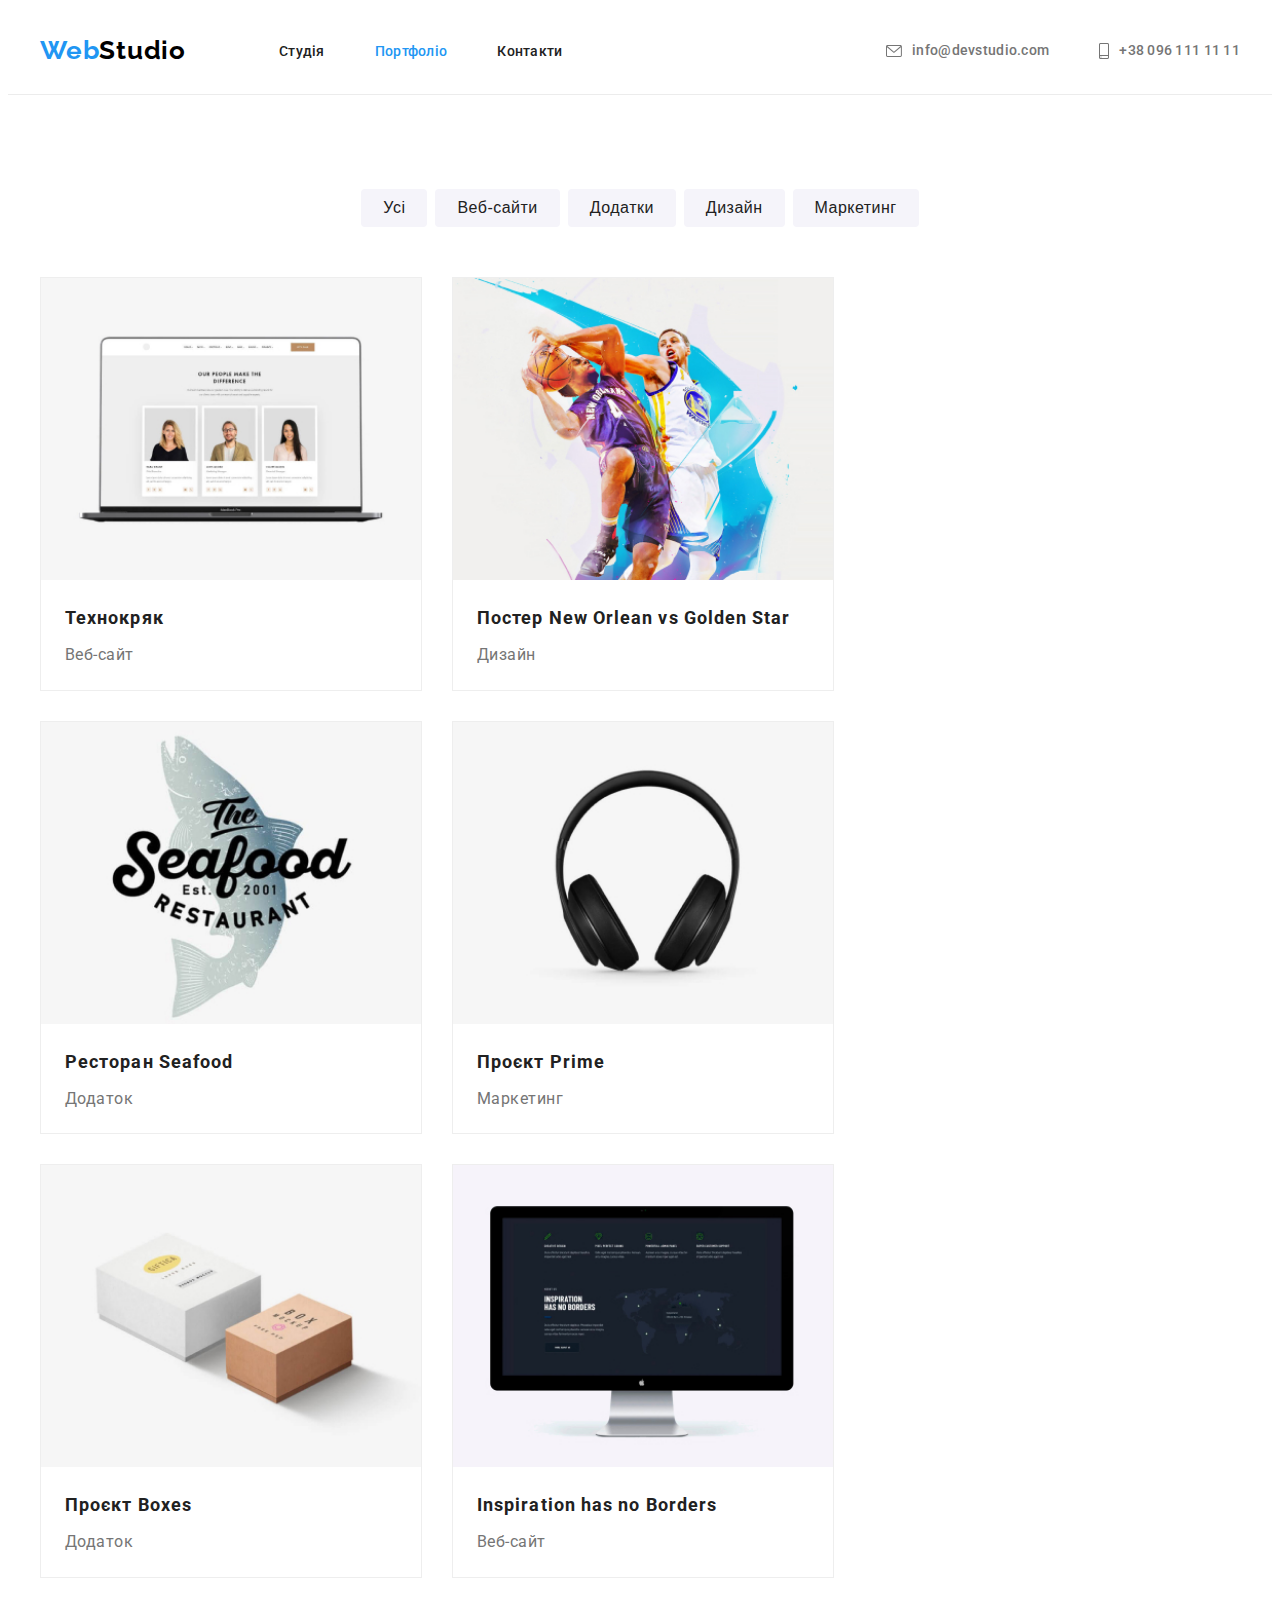
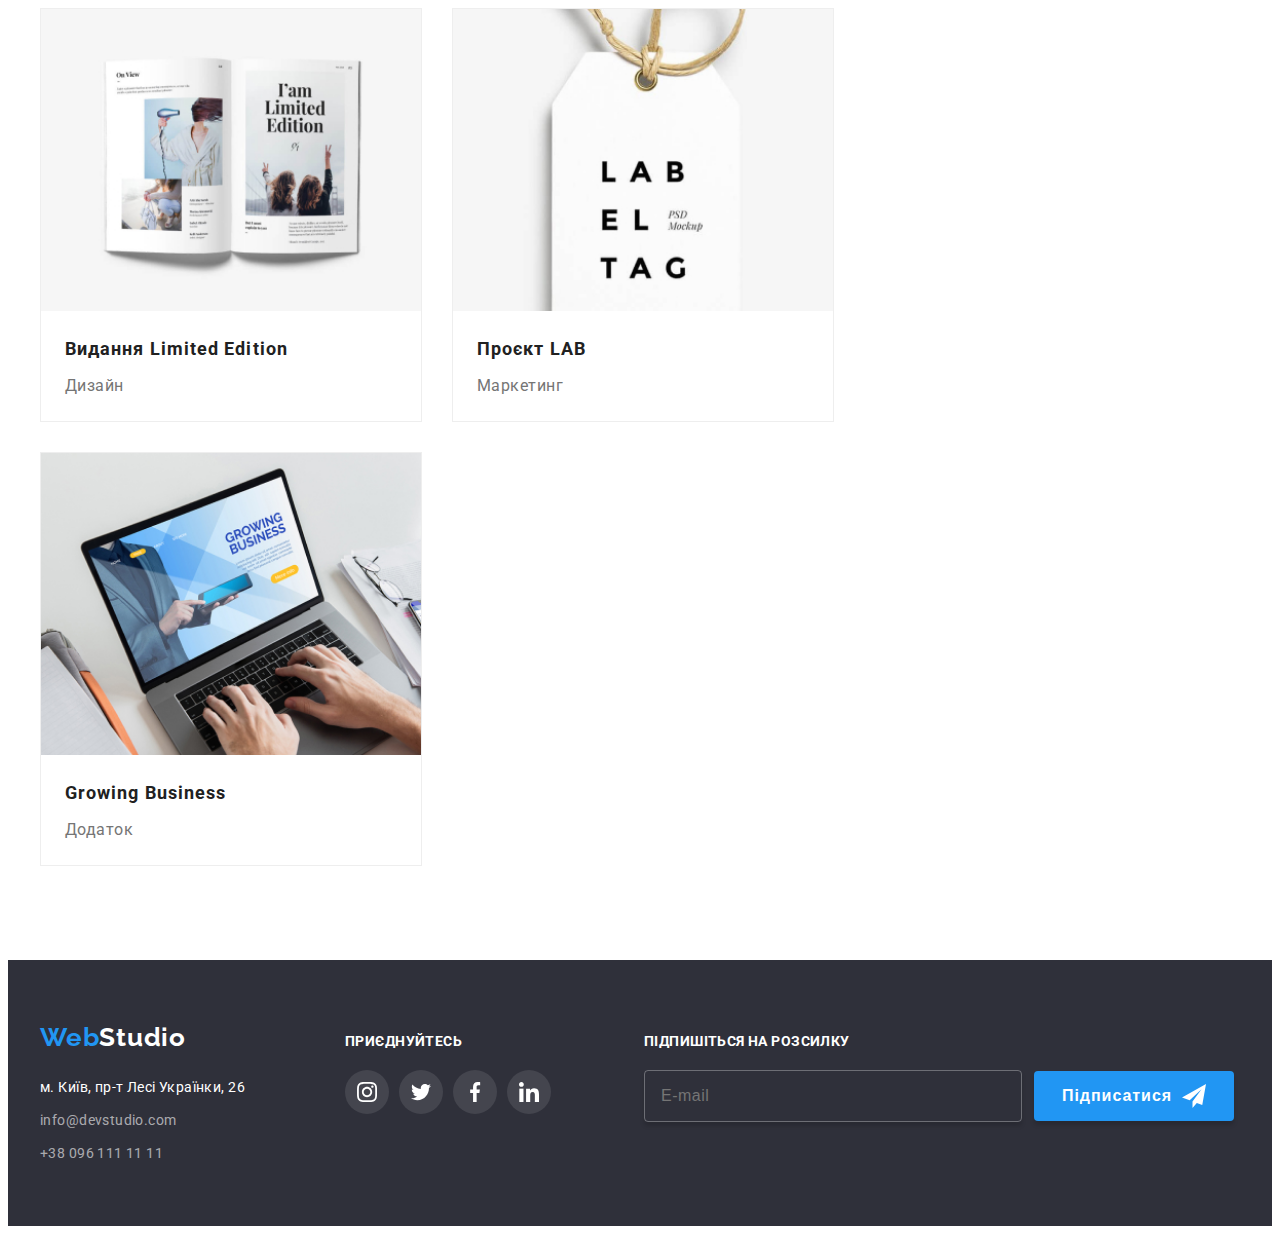
==== pages/portfolio.html @ 86013459 "first-commit" ====
<!DOCTYPE html>
<html lang="en">
<head>
    <meta charset="UTF-8">
    <meta name="viewport" content="width=device-width, initial-scale=1.0">
    <title>Document</title>
     <link
      rel="stylesheet"
      href="https://cdnjs.cloudflare.com/ajax/libs/modern-normalize/2.0.0/modern-normalize.min.css"
      integrity="sha512-4xo8blKMVCiXpTaLzQSLSw3KFOVPWhm/TRtuPVc4WG6kUgjH6J03IBuG7JZPkcWMxJ5huwaBpOpnwYElP/m6wg=="
      crossorigin="anonymous"
      referrerpolicy="no-referrer" />
    <link rel="preconnect" href="https://fonts.googleapis.com" />
    <link rel="preconnect" href="https://fonts.gstatic.com" crossorigin />
    <link
      href="https://fonts.googleapis.com/css2?family=Raleway:ital,wght@0,100..900;1,100..900&family=Roboto:ital,wght@0,100;0,300;0,400;0,500;0,700;0,900;1,100;1,300;1,400;1,500;1,700;1,900&display=swap"
      rel="stylesheet" />
   
    <link rel="stylesheet" href="../style/main.min.css" />

</head>
<body>
     <header class="header">
      <div class="container">
        <a href="../index.html" class="header__logo"
          ><span class="header__color">Web</span>Studio</a
        >
        <nav class="header__nav">
          <ul class="nav__list">
            <li class="nav__item">
              <a href="../index.html" class="nav__link">Студія</a>
            </li>
            <li class="nav__item">
              <a href="../pages/portfolio.html" class="nav__link curent">Портфоліо</a>
            </li>
            <li class="nav__item"><a href="#" class="nav__link">Контакти</a></li>
          </ul>
        </nav>
         <ul class="header__list">
          <li class="header__item">
            <a href="mailto:info@devstudio.com" class="header__link"
              ><svg class="header__icon"><use href="../img/symbol-defs.svg#icon-mail"></use></svg><span class="header__cell">info@devstudio.com</span></a
            >
          </li>
          <li class="header__item">
            <a href="tel:+380961111111" class="header__link"
              ><svg class="header__icon"><use href="../img/symbol-defs.svg#icon-tel"></use></svg><span class="header__cell">+38 096 111 11 11</span></a
            >
          </li>
        </ul>
      </div>
    </header>

    <main>
        <section class="card">
            <div class="container">
            <ul class="button__list">
                <li class="button__item"><button type="button" class="button__btn">Усі</button></li>
                <li class="button__item"><button type="button" class="button__btn">Веб-сайти</button></li>
                <li class="button__item"><button type="button" class="button__btn">Додатки</button></li>
                <li class="button__item"><button type="button" class="button__btn">Дизайн</button></li>
                <li class="button__item"><button type="button" class="button__btn">Маркетинг</button></li>
            </ul>
            <ul class="card__list">
                <li class="card__item">
                  <div class="card__box">
                    <img src="../img/texno.jpg" alt="texno" class="card__img">
                    <p class="card__desk">Ресурс пропонує комплексні пропозиції з різним рівнем функціоналу та сервісів. Все це дозволить відвідувачу отримати вичерпні відомості про компанію чи приватну особу.</p>
                    </div>
                    <div class="card__wrap">
                        <h2 class="card__title">Технокряк</h2>
                        <p class="card__text">Веб-сайт</p>
                    </div>
                </li>
                <li class="card__item">
                  <div class="card__box">
                    <img src="../img/star.jpg" alt="star" class="card__img">
                    <p class="card__desk">Ресурс пропонує комплексні пропозиції з різним рівнем функціоналу та сервісів. Все це дозволить відвідувачу отримати вичерпні відомості про компанію чи приватну особу.</p>
                    </div>
                    <div class="card__wrap">
                        <h2 class="card__title">Постер New Orlean vs Golden Star</h2>
                        <p class="card__text">Дизайн</p>
                    </div>
                </li>
                <li class="card__item">
                  <div class="card__box">
                    <img src="../img/seafood.jpg" alt="seafood" class="card__img">
                    <p class="card__desk">Ресурс пропонує комплексні пропозиції з різним рівнем функціоналу та сервісів. Все це дозволить відвідувачу отримати вичерпні відомості про компанію чи приватну особу.</p>
                    </div>
                    <div class="card__wrap">
                        <h2 class="card__title">Ресторан Seafood</h2>
                        <p class="card__text">Додаток</p>
                    </div>
                </li>
                <li class="card__item">
                  <div class="card__box">
                    <img src="../img/prime.jpg" alt="prime" class="card__img">
                    <p class="card__desk">Ресурс пропонує комплексні пропозиції з різним рівнем функціоналу та сервісів. Все це дозволить відвідувачу отримати вичерпні відомості про компанію чи приватну особу.</p>
                    </div>
                    <div class="card__wrap">
                        <h2 class="card__title">Проєкт Prime</h2>
                        <p class="card__text">Маркетинг</p>
                    </div>
                </li>
                <li class="card__item">
                  <div class="card__box">
                    <img src="../img/boxes.jpg" alt="boxes" class="card__img">
                    <p class="card__desk">Ресурс пропонує комплексні пропозиції з різним рівнем функціоналу та сервісів. Все це дозволить відвідувачу отримати вичерпні відомості про компанію чи приватну особу.</p>
                    </div>
                    <div class="card__wrap">
                        <h2 class="card__title">Проєкт Boxes</h2>
                        <p class="card__text">Додаток</p>
                    </div>
                </li>
                <li class="card__item">
                  <div class="card__box">
                    <img src="../img/borders.jpg" alt="borders" class="card__img">
                    <p class="card__desk">Ресурс пропонує комплексні пропозиції з різним рівнем функціоналу та сервісів. Все це дозволить відвідувачу отримати вичерпні відомості про компанію чи приватну особу.</p>
                    </div>
                    <div class="card__wrap">
                        <h2 class="card__title">Inspiration has no Borders</h2>
                        <p class="card__text">Веб-сайт</p>
                    </div>
                </li>
                <li class="card__item">
                  <div class="card__box">
                    <img src="../img/edition.jpg" alt="edstion" class="card__img">
                    <p class="card__desk">Ресурс пропонує комплексні пропозиції з різним рівнем функціоналу та сервісів. Все це дозволить відвідувачу отримати вичерпні відомості про компанію чи приватну особу.</p>
                    </div>
                    <div class="card__wrap">
                        <h2 class="card__title">Видання Limited Edition</h2>
                        <p class="card__text">Дизайн</p>
                    </div>
                </li>
                <li class="card__item">
                  <div class="card__box">
                    <img src="../img/lab.jpg" alt="lab" class="card__img">
                    <p class="card__desk">Ресурс пропонує комплексні пропозиції з різним рівнем функціоналу та сервісів. Все це дозволить відвідувачу отримати вичерпні відомості про компанію чи приватну особу.</p>
                    </div>
                    <div class="card__wrap">
                        <h2 class="card__title">Проєкт LAB</h2>
                        <p class="card__text">Маркетинг</p>
                    </div>
                </li>
                <li class="card__item">
                  <div class="card__box">
                    <img src="../img/busines.jpg" alt="busines" class="card__img">
                    <p class="card__desk">Ресурс пропонує комплексні пропозиції з різним рівнем функціоналу та сервісів. Все це дозволить відвідувачу отримати вичерпні відомості про компанію чи приватну особу.</p>
                    </div>
                    <div class="card__wrap">
                        <h2 class="card__title">Growing Business</h2>
                        <p class="card__text">Додаток</p>
                    </div>
                </li>
            </ul>
    </div>
        </section>
    </main>

     <footer class="footer">
      <div class="container">
        <div class="footer__wrapper">
          <a href="../index.html" class="footer__logo"
            ><span class="footer__color">Web</span>Studio</a
          >
          <address class="footer__address">
            <a
              href="https://www.google.com/maps?sca_esv=b5919fffce7396f9&sca_upv=1&rlz=1C1CHZN_ruUA982UA982&output=search&q=%D0%BC.+%D0%9A%D0%B8%D1%97%D0%B2,+%D0%BF%D1%80-%D1%82+%D0%9B%D0%B5%D1%81%D1%96+%D0%A3%D0%BA%D1%80%D0%B0%D1%97%D0%BD%D0%BA%D0%B8,+26&source=lnms&fbs=[base64]&entry=mc&ved=1t:200715&ictx=111"
              target="_blank"
              class="footer__position"
              >м. Київ, пр-т Лесі Українки, 26</a
            >
            <ul class="footer__list">
              <li class="footer__item">
                <a href="mailto:info@devstudio.com" class="footer__link"
                  >info@devstudio.com</a
                >
              </li>
              <li class="footer__item">
                <a href="tel:+380961111111" class="footer__link"
                  >+38 096 111 11 11</a
                >
              </li>
            </ul>
          </address>
        </div>
        <div class="footer__box">
          <h2 class="footer__title">приєднуйтесь</h2>
          <ul class="footer__items">
            <li class="footer__itm">
              <a href="" class="footer__social">
                <svg class="footer__icon">
                  <use href="../img/symbol-defs.svg#icon-instagram"></use>
                </svg>
              </a>
            </li>
            <li class="footer__itm">
              <a href="" class="footer__social">
                <svg class="footer__icon">
                  <use href="../img/symbol-defs.svg#icon-twitter"></use>
                </svg>
              </a>
            </li>
            <li class="footer__itm">
              <a href="" class="footer__social">
                <svg class="footer__icon">
                  <use href="../img/symbol-defs.svg#icon-facebook"></use>
                </svg>
              </a>
            </li>
            <li class="footer__itm">
              <a href="" class="footer__social">
                <svg class="footer__icon">
                  <use href="../img/symbol-defs.svg#icon-linkedin"></use>
                </svg>
              </a>
            </li>
          </ul>
        </div>
        <div class="footer__block">
          <b class="footer__subscribe">Підпишіться на розсилку</b>
          <form class="footer__form">
            <input type="email" placeholder="E-mail" class="footer__input" />
            <button type="submit" class="footer__btn">
              Підписатися
              <svg class="footer__plane">
                <use href="../img/symbol-defs.svg#icon-plane"></use>
              </svg>
            </button>
          </form>
        </div>
      </div>
    </footer>
</body>
</html>
---- style/main.min.css ----
body{font-family:"Roboto"}.container{width:1200px;margin:0 auto;padding:0 15px}ul{list-style:none;margin:0;padding:0}a{text-decoration:none}img{display:block;width:100%;height:auto;max-width:100%}h1,h2,h3,p{margin:0}.header{padding:25px 0;border-bottom:1px solid #ececec}.header>.container{display:flex;align-items:center}.header__logo{color:#000;font-family:"Raleway";font-size:26px;font-weight:700;line-height:1.38;letter-spacing:.78px;margin-right:93px;animation:logo-scale 5000ms alternate infinite}@keyframes logo-scale{0%{transform:scale(0.9)}100%{transform:scale(1.1)}}.header__color{color:#2196f3}.header__list{display:flex;gap:50px;margin-left:auto}.header__item:nth-child(2) .header__icon{width:10px;height:16px}.header__link{display:flex;align-items:center;gap:10px}.header__link:hover .header__cell,.header__link:focus .header__cell{color:#2196f3}.header__link:hover .header__icon,.header__link:focus .header__icon{fill:#2196f3}.header__cell{color:#757575;font-size:14px;font-weight:500;line-height:1.14;letter-spacing:.28px;transition:color 250ms cubic-bezier(0.4, 0, 0.2, 1)}.header__icon{width:16px;height:12px;fill:#757575;transition:fill 250ms cubic-bezier(0.4, 0, 0.2, 1)}.nav__list{display:flex;gap:50px}.nav__item{position:relative}.nav__link{color:#212121;font-size:14px;font-weight:500;line-height:1.14;letter-spacing:.28px;transition:color 250ms cubic-bezier(0.4, 0, 0.2, 1)}.nav__link:hover,.nav__link:focus{color:#2196f3}.curent{color:#2196f3}.curent::after{content:"";display:block;opacity:0;border-radius:2px;background-color:#2196f3;width:100%;height:4px;position:absolute;top:49px;left:0;transition:550ms cubic-bezier(0.4, 0, 0.2, 1);transform:scale(0)}.curent:hover::after{opacity:1;transform:scale(1)}.hero{padding-top:200px;padding-bottom:200px;background-image:linear-gradient(rgba(47, 48, 58, 0.4), rgba(47, 48, 58, 0.4)),url(../img/hero.webp);background-position:center;background-repeat:no-repeat;background-size:cover;text-align:center;overflow:hidden}.hero__title{color:#fff;text-align:center;font-size:44px;font-weight:900;line-height:1.36;letter-spacing:2.64px;text-transform:uppercase;width:696px;margin-left:auto;margin-right:auto;margin-bottom:30px;animation-name:title-move;animation-duration:2000ms}@keyframes title-move{0%{transform:translateX(-1500px) scale(0);color:#000}100%{transform:translateX(0) scale(1);color:#fff}}.hero__btn{color:#fff;text-align:center;font-size:16px;font-weight:700;line-height:1.87;letter-spacing:.96px;background-color:#2196f3;padding:10px 32px;border:none;border-radius:4px;box-shadow:0px 4px 4px 0px rgba(0,0,0,.15);animation-name:btn-move;animation-duration:2000ms}@keyframes btn-move{0%{transform:translateX(1500px) rotate(0) scale(0);color:#000;background-color:red}100%{transform:translateX(0) rotate(360deg) scale(1);color:#fff;background-color:#2196f3}}.advant{padding-top:94px}.advant__list{display:flex;gap:30px}.advant__item::before{content:"";margin-bottom:30px;display:block;width:270px;height:120px;border-radius:4px;background-color:#f5f4fa;background-position:center;background-repeat:no-repeat}.advant__item:first-child::before{background-image:url(../img/antenna.png)}.advant__item:nth-child(2)::before{background-image:url(../img/clock.png)}.advant__item:nth-child(3)::before{background-image:url(../img/diagram.png)}.advant__item:last-child::before{background-image:url(../img/astronaut.png)}.advant__title{color:#212121;font-size:14px;font-weight:700;line-height:1.14;letter-spacing:.42px;text-transform:uppercase;margin-bottom:10px}.advant__text{color:#757575;font-size:14px;font-weight:400;line-height:1.71;letter-spacing:.4px}.work{padding-top:94px;padding-bottom:94px;text-align:center}.work__title{color:#212121;text-align:center;font-size:36px;font-weight:700;line-height:1.16;letter-spacing:1.08px;margin-bottom:50px}.work__list{display:flex;gap:30px}.work__item{position:relative}.work__wrap{padding-top:27px;padding-bottom:27px;background-color:rgba(47,48,58,.8);position:absolute;bottom:0;left:0;width:100%}.work__deck{color:#fff;text-align:center;font-size:14px;font-weight:700;line-height:1.14;letter-spacing:.42px;text-transform:uppercase}.team{padding-top:94px;padding-bottom:94px;text-align:center;background-color:#f5f4fa}.team__title{color:#212121;text-align:center;font-size:36px;font-weight:700;line-height:1.16;letter-spacing:1.08px;margin-bottom:50px}.team__list{display:flex;gap:30px}.team__item{flex-basis:calc((100% - 90px)/4);border-radius:0px 0px 4px 4px;box-shadow:0px 1px 3px 0px rgba(0,0,0,.12),0px 1px 1px 0px rgba(0,0,0,.14),0px 2px 1px 0px rgba(0,0,0,.2)}.team__img{width:100%}.team__wrap{padding-top:30px;padding-bottom:30px}.team__name{color:#212121;text-align:center;font-size:16px;font-weight:500;line-height:1.18;letter-spacing:.48px;margin-bottom:10px}.team__taxt{color:#757575;text-align:center;font-size:16px;font-weight:400;line-height:1.18;letter-spacing:.48px;margin-bottom:16px}.team__items{display:flex;justify-content:center;gap:10px}.team__link{padding:12px 12px;border-radius:50%;display:flex;justify-content:center;align-items:center;transition-property:background-color;transition-duration:250ms;transition-timing-function:cubic-bezier(0.4, 0, 0.2, 1)}.team__link:hover,.team__link:focus{border:none;background-color:#2196f3;outline:0px solid #2196f3}.team__link:hover .team__icon,.team__link:focus .team__icon{fill:#fff}.team__icon{width:20px;height:20px;fill:#afb1b8;transition-property:fill;transition-duration:250ms;transition-timing-function:cubic-bezier(0.4, 0, 0.2, 1)}.client{padding-top:94px;padding-bottom:94px;text-align:center}.client__title{color:#212121;text-align:center;font-size:36px;font-weight:700;line-height:1.16;letter-spacing:1.08px;margin-bottom:50px}.client__list{display:flex;justify-content:space-between}.client__item:hover .client__link{border-color:#2196f3}.client__item:hover .client__icon{fill:#2196f3}.client__link{border-radius:4px;border:1px solid #afb1b8;padding:16px 32px;display:flex;justify-content:center;align-items:center;transition-property:border-color;transition-duration:250ms;transition-timing-function:cubic-bezier(0.4, 0, 0.2, 1)}.client__icon{width:106px;height:60px;fill:#afb1b8;transition-property:fill;transition-duration:250ms;transition-timing-function:cubic-bezier(0.4, 0, 0.2, 1)}.footer{padding-top:60px;padding-bottom:60px;background-color:#2f303a}.footer>.container{display:flex;align-items:first baseline}.footer__wrapper{width:235px}.footer__logo{color:#fff;font-family:"Raleway";font-size:26px;font-weight:700;line-height:1.38;letter-spacing:.78px}.footer__color{color:#2196f3}.footer__address{font-style:normal;margin-top:20px}.footer__box{margin-left:70px}.footer__position{color:#fff;font-size:14px;font-weight:400;line-height:1.71;letter-spacing:.42px;margin-bottom:9px}.footer__list{display:flex;flex-direction:column;gap:9px;margin-top:9px}.footer__link{color:rgba(255,255,255,.6);font-size:14px;font-weight:400;line-height:1.71;letter-spacing:.42px}.footer__title{color:#fff;font-size:14px;font-weight:700;line-height:1.14;letter-spacing:.42px;text-transform:uppercase;margin-bottom:20px}.footer__items{display:flex;gap:10px}.footer__social{padding:12px;display:flex;justify-content:center;align-items:center;border-radius:50%;background-color:rgba(255,255,255,.1);transition-property:background-color;transition-duration:250ms;transition-timing-function:cubic-bezier(0.4, 0, 0.2, 1)}.footer__social:hover{background-color:#2196f3}.footer__icon{width:20px;height:20px;fill:#fff;transition-property:fill;transition-duration:250ms;transition-timing-function:cubic-bezier(0.4, 0, 0.2, 1)}.footer__block{margin-left:93px}.footer__subscribe{color:#fff;font-size:14px;font-weight:700;line-height:1.14;letter-spacing:.42px;text-transform:uppercase;margin-bottom:20px;display:inline-block}.footer__form{display:flex;align-items:center;gap:12px}.footer__input{color:rgba(255,255,255,.6);font-size:16px;font-weight:400;line-height:1.25;letter-spacing:.48px;padding-top:15px;padding-bottom:15px;padding-left:16px;border-radius:4px;border:1px solid rgba(255,255,255,.3);background:rgba(33,150,243,0);box-shadow:0px 4px 4px 0px rgba(0,0,0,.15);width:358px}.footer__btn{color:#fff;background-color:#2196f3;padding:10px 28px;text-align:center;font-size:16px;font-weight:700;line-height:1.87;letter-spacing:.96px;border-radius:4px;box-shadow:0px 4px 4px 0px rgba(0,0,0,.15);border:none;display:flex;align-items:center;gap:10px}.footer__plane{width:24px;height:24px;fill:#fff}.backdrop{position:fixed;display:flex;justify-content:center;align-items:center;top:0;left:0;width:100%;height:100%;background-image:linear-gradient(rgba(0, 0, 0, 0.5), rgba(0, 0, 0, 0.5));opacity:1;transition:opacity 400ms cubic-bezier(0.175, 0.885, 0.32, 1.275)}.is-hidden{opacity:0;pointer-events:none;visibility:hidden}.is-hidden .modal{transform:translate(0) rotate(360deg)}.modal{position:absolute;top:50%;left:50%;transform:translate(-50%, -50%);padding:40px;border-radius:4px;background:#fff;box-shadow:0px 1px 3px 0px rgba(0,0,0,.12),0px 1px 1px 0px rgba(0,0,0,.14),0px 2px 1px 0px rgba(0,0,0,.2);transition:visibility 400ms cubic-bezier(0.175, 0.885, 0.32, 1.275),opacity 400ms cubic-bezier(0.175, 0.885, 0.32, 1.275),box-shadow 400ms cubic-bezier(0.175, 0.885, 0.32, 1.275),transform 1s}.modal__title{color:#212121;text-align:center;font-size:20px;font-weight:700;line-height:1.15;letter-spacing:.6px;margin-bottom:12px;text-align:center}.modal__form{font-size:20px}.modal__box{position:relative}.modal__label{color:#757575;font-size:12px;font-weight:400;line-height:1.16;letter-spacing:.12px}.modal__icon{width:18px;height:18px;fill:#212121;position:absolute;top:55%;left:14px}.modal__input{display:block;margin-top:4px;margin-bottom:10px;width:100%;height:40px;border-radius:4px;border:1px solid rgba(33,33,33,.2);outline:rgba(0,0,0,0);padding:11px 12px 11px 42px;font-size:14px}.modal__input:hover,.modal__input:focus{border:1px solid #2196f3}.modal__input:hover+.modal__icon,.modal__input:focus+.modal__icon{fill:#2196f3}.modal__coment{display:block;margin-top:4px;margin-bottom:20px;padding:12px 16px;border-radius:4px;border:1px solid rgba(33,33,33,.2);width:100%;height:120px;color:rgba(117,117,117,.5);font-size:12px;font-weight:400;line-height:1.16;letter-spacing:.12px;resize:none;outline:rgba(0,0,0,0);font-size:14px}.modal__coment:focus{border-color:#2196f3}.modal__wrap{display:flex;align-items:center;gap:4px;margin-left:12px;margin-right:11px}.modal__checked{display:flex;align-items:center}.modal__check{width:16px;height:15px}.modal__span{color:#757575;font-size:14px;font-weight:400;line-height:1.71;letter-spacing:.42px;margin-left:8px}.modal__link{color:#2196f3;font-size:14px;font-weight:400;line-height:24px;letter-spacing:.42px;text-decoration-line:underline}.modal__btn{color:#fff;text-align:center;font-size:16px;font-weight:700;line-height:1.87;letter-spacing:.96px;padding:10px 52px;background-color:#2196f3;border:none;border-radius:4px;box-shadow:0px 4px 4px 0px rgba(0,0,0,.15);display:block;margin-left:auto;margin-right:auto;margin-top:30px}.btn__close{position:absolute;top:8px;right:8px;background-color:rgba(0,0,0,0);width:30px;height:30px;border-radius:50%;border:1px solid rgba(0,0,0,.1);outline:rgba(0,0,0,0);display:flex;justify-content:center;align-items:center}.btn__close:hover,.btn__close:focus{cursor:pointer}.btn__close:hover .form__close,.btn__close:focus .form__close{fill:#2196f3}.form__close{width:18px;height:18px;fill:#000}.card{padding-top:94px;padding-bottom:94px}.card__list{display:flex;flex-wrap:wrap;gap:30px}.card__item{flex-basis:calc((100% - 60px)/3);border:1px solid #eee;transition-property:box-shadow;transition-duration:250ms;transition-timing-function:cubic-bezier(0.4, 0, 0.2, 1)}.card__item:hover{box-shadow:0px 1px 1px 0px rgba(0,0,0,.12),0px 4px 4px 0px rgba(0,0,0,.06),1px 4px 6px 0px rgba(0,0,0,.16)}.card__item:hover .card__desk{opacity:1}.card__box{position:relative;overflow:hidden}.card__img{width:100%}.card__desk{width:100%;height:100%;background-color:#2196f3;padding:63px 24px;color:#fff;font-size:18px;font-weight:400;line-height:1.55;letter-spacing:.54px;opacity:0;position:absolute;top:0;left:0;transition-property:opacity;transition-duration:250ms;transition-timing-function:cubic-bezier(0.4, 0, 0.2, 1)}.card__wrap{padding:20px 24px}.card__title{color:#212121;font-size:18px;font-weight:700;line-height:2;letter-spacing:1.08px;margin-bottom:4px}.card__text{color:#757575;font-size:16px;font-weight:400;line-height:1.87;letter-spacing:.48px}.button__list{display:flex;gap:8px;justify-content:center;margin-bottom:50px}.button__btn{color:#212121;text-align:center;font-size:16px;font-style:normal;font-weight:500;line-height:1.62;letter-spacing:.48px;border-radius:4px;background:#f5f4fa;padding:6px 22px;border:none;transition-property:color,background-color,box-shadow;transition-duration:250ms;transition-timing-function:cubic-bezier(0.4, 0, 0.2, 1)}.button__btn:hover,.button__btn:focus{color:#fff;background-color:#2196f3;box-shadow:0px 3px 1px 0px rgba(0,0,0,.1),0px 1px 2px 0px rgba(0,0,0,.08),0px 2px 2px 0px rgba(0,0,0,.12)}/*# sourceMappingURL=main.min.css.map */
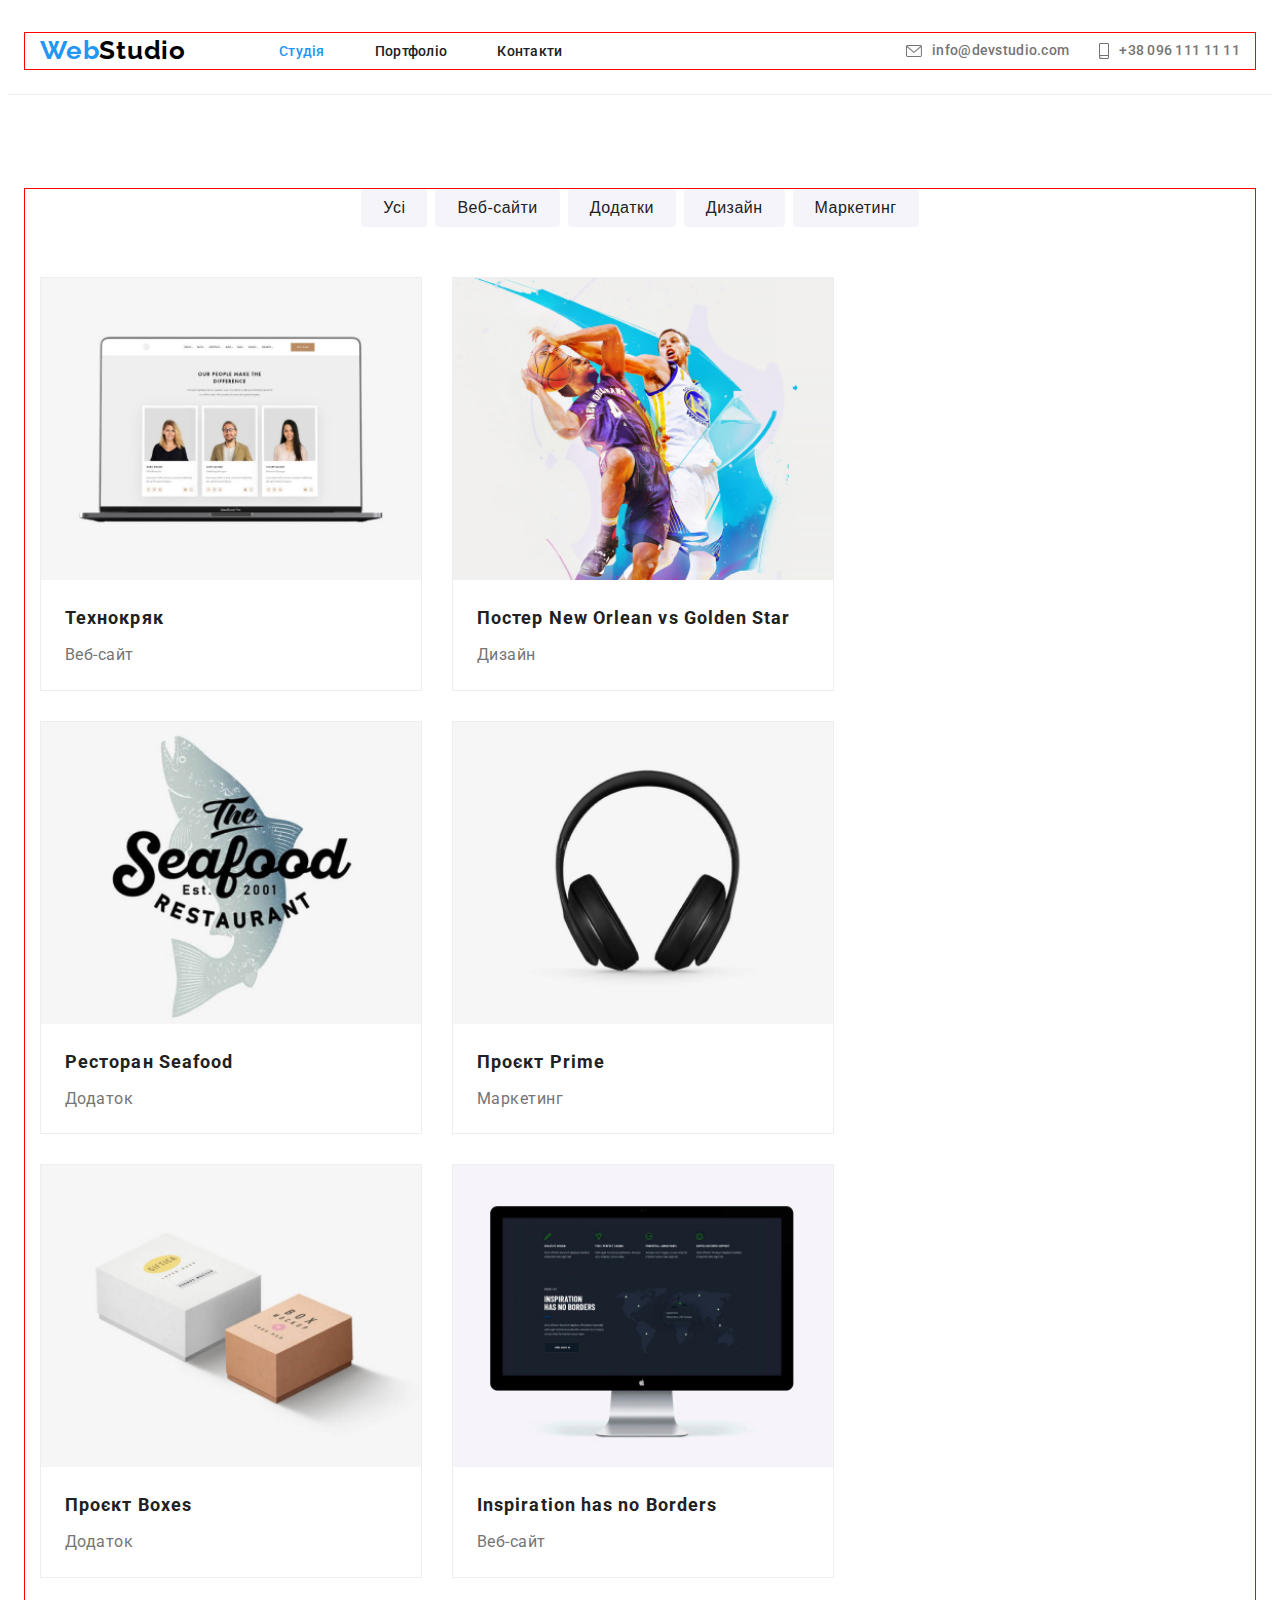
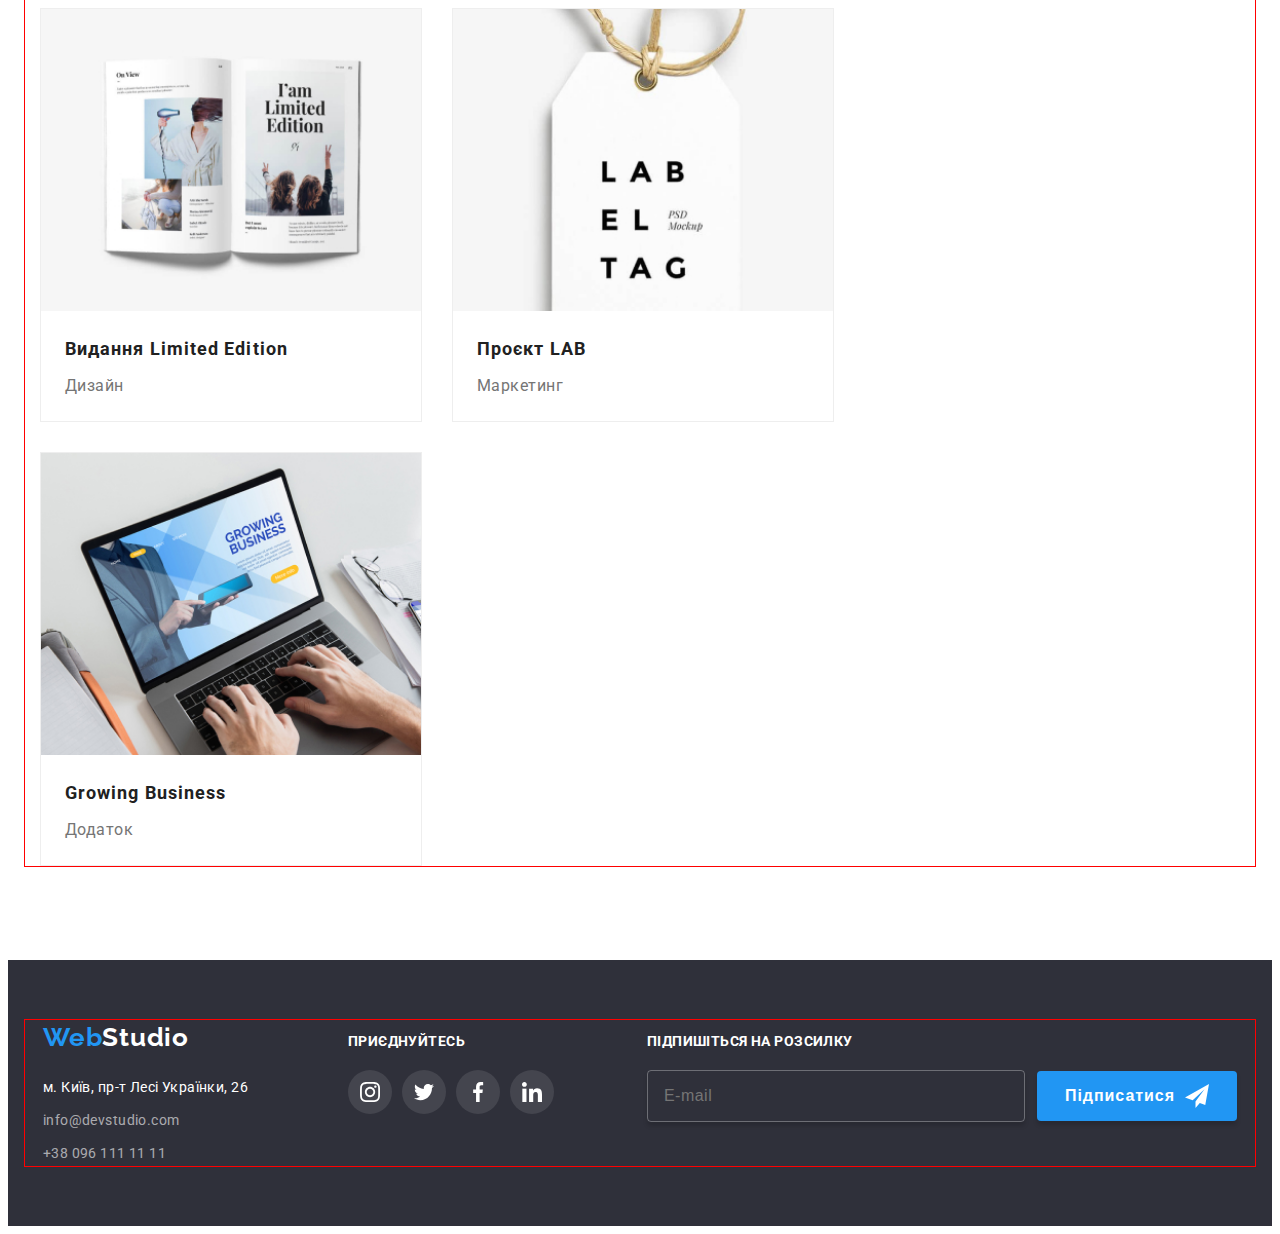
==== commit 11981f75: "123" ====
--- a/pages/portfolio.html
+++ b/pages/portfolio.html
@@ -20,36 +20,69 @@
 
 </head>
 <body>
-     <header class="header">
-      <div class="container">
-        <a href="../index.html" class="header__logo"
-          ><span class="header__color">Web</span>Studio</a
-        >
-        <nav class="header__nav">
-          <ul class="nav__list">
-            <li class="nav__item">
-              <a href="../index.html" class="nav__link">Студія</a>
-            </li>
-            <li class="nav__item">
-              <a href="../pages/portfolio.html" class="nav__link curent">Портфоліо</a>
-            </li>
-            <li class="nav__item"><a href="#" class="nav__link">Контакти</a></li>
-          </ul>
-        </nav>
-         <ul class="header__list">
-          <li class="header__item">
-            <a href="mailto:info@devstudio.com" class="header__link"
-              ><svg class="header__icon"><use href="../img/symbol-defs.svg#icon-mail"></use></svg><span class="header__cell">info@devstudio.com</span></a
-            >
+  <header class="header">
+    <div class="container">
+      <a href="../index.html" class="header__logo"
+        ><span class="header__color">Web</span>Studio</a
+      >
+      <button type="button" class="header__menu" data-menu-open>
+        <svg class="header__burger">
+          <use href="../img/symbol-defs.svg#icon-menu"></use>
+        </svg>
+      </button>
+      <nav class="nav">
+        <ul class="nav__list">
+          <li class="nav__item">
+            <a href="../index.html" class="nav__link curent">Студія</a>
           </li>
-          <li class="header__item">
-            <a href="tel:+380961111111" class="header__link"
-              ><svg class="header__icon"><use href="../img/symbol-defs.svg#icon-tel"></use></svg><span class="header__cell">+38 096 111 11 11</span></a
-            >
+          <li class="nav__item">
+            <a href="../pages/portfolio.html" class="nav__link">Портфоліо</a>
           </li>
+          <li class="nav__item"><a href="#" class="nav__link">Контакти</a></li>
         </ul>
+      </nav>
+      <ul class="header__list">
+        <li class="header__item">
+          <a href="mailto:info@devstudio.com" class="header__link"
+            ><svg class="header__icon">
+              <use href="../img/symbol-defs.svg#icon-mail"></use>
+              </svg><span class="header__cell">info@devstudio.com</span></a
+          >
+        </li>
+        <li class="header__item">
+          <a href="tel:+380961111111" class="header__link"
+            ><svg class="header__icon">
+              <use href="../img/symbol-defs.svg#icon-tel"></use>
+              </svg>
+              <span class="header__cell">+38 096 111 11 11</span></a>
+        </li>
+      </ul>
+      <div class="menu is-hidden" data-menu>
+        <button type="button" class="menu__close" data-menu-close>
+          <svg class="menu__icon">
+            <use href="../img/symbol-defs.svg#icon-close"></use>
+          </svg>
+        </button>
+        <ul class="menu__list">
+          <li class="menu__item"><a href="../index.html" class="menu__link">Студія</a></li>
+          <li class="menu__item"><a href="../pages/portfolio.html" class="menu__link">Портфоліо</a></li>
+          <li class="menu__item"><a href="#" class="menu__link">Контакти</a></li>
+
+        </ul>
+        <ul class="menu__items">
+          <li class="menu__elem"><a href="tel:+380961111111" class="menu__contacttel">+38 096 111 11 11</a></li>
+          <li class="menu__elem"><a href="mailto:info@devstudio.com" class="menu__contact">info@devstudio.com</a></li>
+        </ul>
+
+      <ul class="menu__social">
+        <li class="menu__el"><a href="#" class="menu__ciberlink">Instagram</a></li>
+        <li class="menu__el"><a href="#" class="menu__ciberlink">Twitter</a></li>
+        <li class="menu__el"><a href="#" class="menu__ciberlink">Facebook</a></li>
+        <li class="menu__el"><a href="#" class="menu__ciberlink">LinkedIn</a></li>
+      </ul>
       </div>
-    </header>
+    </div>
+  </header>
 
     <main>
         <section class="card">
@@ -231,5 +264,6 @@
         </div>
       </div>
     </footer>
+    <script src="../js/mobile-menu.js"></script>
 </body>
 </html>--- a/style/main.min.css
+++ b/style/main.min.css
@@ -1 +1 @@
-body{font-family:"Roboto"}.container{width:1200px;margin:0 auto;padding:0 15px}ul{list-style:none;margin:0;padding:0}a{text-decoration:none}img{display:block;width:100%;height:auto;max-width:100%}h1,h2,h3,p{margin:0}.header{padding:25px 0;border-bottom:1px solid #ececec}.header>.container{display:flex;align-items:center}.header__logo{color:#000;font-family:"Raleway";font-size:26px;font-weight:700;line-height:1.38;letter-spacing:.78px;margin-right:93px;animation:logo-scale 5000ms alternate infinite}@keyframes logo-scale{0%{transform:scale(0.9)}100%{transform:scale(1.1)}}.header__color{color:#2196f3}.header__list{display:flex;gap:50px;margin-left:auto}.header__item:nth-child(2) .header__icon{width:10px;height:16px}.header__link{display:flex;align-items:center;gap:10px}.header__link:hover .header__cell,.header__link:focus .header__cell{color:#2196f3}.header__link:hover .header__icon,.header__link:focus .header__icon{fill:#2196f3}.header__cell{color:#757575;font-size:14px;font-weight:500;line-height:1.14;letter-spacing:.28px;transition:color 250ms cubic-bezier(0.4, 0, 0.2, 1)}.header__icon{width:16px;height:12px;fill:#757575;transition:fill 250ms cubic-bezier(0.4, 0, 0.2, 1)}.nav__list{display:flex;gap:50px}.nav__item{position:relative}.nav__link{color:#212121;font-size:14px;font-weight:500;line-height:1.14;letter-spacing:.28px;transition:color 250ms cubic-bezier(0.4, 0, 0.2, 1)}.nav__link:hover,.nav__link:focus{color:#2196f3}.curent{color:#2196f3}.curent::after{content:"";display:block;opacity:0;border-radius:2px;background-color:#2196f3;width:100%;height:4px;position:absolute;top:49px;left:0;transition:550ms cubic-bezier(0.4, 0, 0.2, 1);transform:scale(0)}.curent:hover::after{opacity:1;transform:scale(1)}.hero{padding-top:200px;padding-bottom:200px;background-image:linear-gradient(rgba(47, 48, 58, 0.4), rgba(47, 48, 58, 0.4)),url(../img/hero.webp);background-position:center;background-repeat:no-repeat;background-size:cover;text-align:center;overflow:hidden}.hero__title{color:#fff;text-align:center;font-size:44px;font-weight:900;line-height:1.36;letter-spacing:2.64px;text-transform:uppercase;width:696px;margin-left:auto;margin-right:auto;margin-bottom:30px;animation-name:title-move;animation-duration:2000ms}@keyframes title-move{0%{transform:translateX(-1500px) scale(0);color:#000}100%{transform:translateX(0) scale(1);color:#fff}}.hero__btn{color:#fff;text-align:center;font-size:16px;font-weight:700;line-height:1.87;letter-spacing:.96px;background-color:#2196f3;padding:10px 32px;border:none;border-radius:4px;box-shadow:0px 4px 4px 0px rgba(0,0,0,.15);animation-name:btn-move;animation-duration:2000ms}@keyframes btn-move{0%{transform:translateX(1500px) rotate(0) scale(0);color:#000;background-color:red}100%{transform:translateX(0) rotate(360deg) scale(1);color:#fff;background-color:#2196f3}}.advant{padding-top:94px}.advant__list{display:flex;gap:30px}.advant__item::before{content:"";margin-bottom:30px;display:block;width:270px;height:120px;border-radius:4px;background-color:#f5f4fa;background-position:center;background-repeat:no-repeat}.advant__item:first-child::before{background-image:url(../img/antenna.png)}.advant__item:nth-child(2)::before{background-image:url(../img/clock.png)}.advant__item:nth-child(3)::before{background-image:url(../img/diagram.png)}.advant__item:last-child::before{background-image:url(../img/astronaut.png)}.advant__title{color:#212121;font-size:14px;font-weight:700;line-height:1.14;letter-spacing:.42px;text-transform:uppercase;margin-bottom:10px}.advant__text{color:#757575;font-size:14px;font-weight:400;line-height:1.71;letter-spacing:.4px}.work{padding-top:94px;padding-bottom:94px;text-align:center}.work__title{color:#212121;text-align:center;font-size:36px;font-weight:700;line-height:1.16;letter-spacing:1.08px;margin-bottom:50px}.work__list{display:flex;gap:30px}.work__item{position:relative}.work__wrap{padding-top:27px;padding-bottom:27px;background-color:rgba(47,48,58,.8);position:absolute;bottom:0;left:0;width:100%}.work__deck{color:#fff;text-align:center;font-size:14px;font-weight:700;line-height:1.14;letter-spacing:.42px;text-transform:uppercase}.team{padding-top:94px;padding-bottom:94px;text-align:center;background-color:#f5f4fa}.team__title{color:#212121;text-align:center;font-size:36px;font-weight:700;line-height:1.16;letter-spacing:1.08px;margin-bottom:50px}.team__list{display:flex;gap:30px}.team__item{flex-basis:calc((100% - 90px)/4);border-radius:0px 0px 4px 4px;box-shadow:0px 1px 3px 0px rgba(0,0,0,.12),0px 1px 1px 0px rgba(0,0,0,.14),0px 2px 1px 0px rgba(0,0,0,.2)}.team__img{width:100%}.team__wrap{padding-top:30px;padding-bottom:30px}.team__name{color:#212121;text-align:center;font-size:16px;font-weight:500;line-height:1.18;letter-spacing:.48px;margin-bottom:10px}.team__taxt{color:#757575;text-align:center;font-size:16px;font-weight:400;line-height:1.18;letter-spacing:.48px;margin-bottom:16px}.team__items{display:flex;justify-content:center;gap:10px}.team__link{padding:12px 12px;border-radius:50%;display:flex;justify-content:center;align-items:center;transition-property:background-color;transition-duration:250ms;transition-timing-function:cubic-bezier(0.4, 0, 0.2, 1)}.team__link:hover,.team__link:focus{border:none;background-color:#2196f3;outline:0px solid #2196f3}.team__link:hover .team__icon,.team__link:focus .team__icon{fill:#fff}.team__icon{width:20px;height:20px;fill:#afb1b8;transition-property:fill;transition-duration:250ms;transition-timing-function:cubic-bezier(0.4, 0, 0.2, 1)}.client{padding-top:94px;padding-bottom:94px;text-align:center}.client__title{color:#212121;text-align:center;font-size:36px;font-weight:700;line-height:1.16;letter-spacing:1.08px;margin-bottom:50px}.client__list{display:flex;justify-content:space-between}.client__item:hover .client__link{border-color:#2196f3}.client__item:hover .client__icon{fill:#2196f3}.client__link{border-radius:4px;border:1px solid #afb1b8;padding:16px 32px;display:flex;justify-content:center;align-items:center;transition-property:border-color;transition-duration:250ms;transition-timing-function:cubic-bezier(0.4, 0, 0.2, 1)}.client__icon{width:106px;height:60px;fill:#afb1b8;transition-property:fill;transition-duration:250ms;transition-timing-function:cubic-bezier(0.4, 0, 0.2, 1)}.footer{padding-top:60px;padding-bottom:60px;background-color:#2f303a}.footer>.container{display:flex;align-items:first baseline}.footer__wrapper{width:235px}.footer__logo{color:#fff;font-family:"Raleway";font-size:26px;font-weight:700;line-height:1.38;letter-spacing:.78px}.footer__color{color:#2196f3}.footer__address{font-style:normal;margin-top:20px}.footer__box{margin-left:70px}.footer__position{color:#fff;font-size:14px;font-weight:400;line-height:1.71;letter-spacing:.42px;margin-bottom:9px}.footer__list{display:flex;flex-direction:column;gap:9px;margin-top:9px}.footer__link{color:rgba(255,255,255,.6);font-size:14px;font-weight:400;line-height:1.71;letter-spacing:.42px}.footer__title{color:#fff;font-size:14px;font-weight:700;line-height:1.14;letter-spacing:.42px;text-transform:uppercase;margin-bottom:20px}.footer__items{display:flex;gap:10px}.footer__social{padding:12px;display:flex;justify-content:center;align-items:center;border-radius:50%;background-color:rgba(255,255,255,.1);transition-property:background-color;transition-duration:250ms;transition-timing-function:cubic-bezier(0.4, 0, 0.2, 1)}.footer__social:hover{background-color:#2196f3}.footer__icon{width:20px;height:20px;fill:#fff;transition-property:fill;transition-duration:250ms;transition-timing-function:cubic-bezier(0.4, 0, 0.2, 1)}.footer__block{margin-left:93px}.footer__subscribe{color:#fff;font-size:14px;font-weight:700;line-height:1.14;letter-spacing:.42px;text-transform:uppercase;margin-bottom:20px;display:inline-block}.footer__form{display:flex;align-items:center;gap:12px}.footer__input{color:rgba(255,255,255,.6);font-size:16px;font-weight:400;line-height:1.25;letter-spacing:.48px;padding-top:15px;padding-bottom:15px;padding-left:16px;border-radius:4px;border:1px solid rgba(255,255,255,.3);background:rgba(33,150,243,0);box-shadow:0px 4px 4px 0px rgba(0,0,0,.15);width:358px}.footer__btn{color:#fff;background-color:#2196f3;padding:10px 28px;text-align:center;font-size:16px;font-weight:700;line-height:1.87;letter-spacing:.96px;border-radius:4px;box-shadow:0px 4px 4px 0px rgba(0,0,0,.15);border:none;display:flex;align-items:center;gap:10px}.footer__plane{width:24px;height:24px;fill:#fff}.backdrop{position:fixed;display:flex;justify-content:center;align-items:center;top:0;left:0;width:100%;height:100%;background-image:linear-gradient(rgba(0, 0, 0, 0.5), rgba(0, 0, 0, 0.5));opacity:1;transition:opacity 400ms cubic-bezier(0.175, 0.885, 0.32, 1.275)}.is-hidden{opacity:0;pointer-events:none;visibility:hidden}.is-hidden .modal{transform:translate(0) rotate(360deg)}.modal{position:absolute;top:50%;left:50%;transform:translate(-50%, -50%);padding:40px;border-radius:4px;background:#fff;box-shadow:0px 1px 3px 0px rgba(0,0,0,.12),0px 1px 1px 0px rgba(0,0,0,.14),0px 2px 1px 0px rgba(0,0,0,.2);transition:visibility 400ms cubic-bezier(0.175, 0.885, 0.32, 1.275),opacity 400ms cubic-bezier(0.175, 0.885, 0.32, 1.275),box-shadow 400ms cubic-bezier(0.175, 0.885, 0.32, 1.275),transform 1s}.modal__title{color:#212121;text-align:center;font-size:20px;font-weight:700;line-height:1.15;letter-spacing:.6px;margin-bottom:12px;text-align:center}.modal__form{font-size:20px}.modal__box{position:relative}.modal__label{color:#757575;font-size:12px;font-weight:400;line-height:1.16;letter-spacing:.12px}.modal__icon{width:18px;height:18px;fill:#212121;position:absolute;top:55%;left:14px}.modal__input{display:block;margin-top:4px;margin-bottom:10px;width:100%;height:40px;border-radius:4px;border:1px solid rgba(33,33,33,.2);outline:rgba(0,0,0,0);padding:11px 12px 11px 42px;font-size:14px}.modal__input:hover,.modal__input:focus{border:1px solid #2196f3}.modal__input:hover+.modal__icon,.modal__input:focus+.modal__icon{fill:#2196f3}.modal__coment{display:block;margin-top:4px;margin-bottom:20px;padding:12px 16px;border-radius:4px;border:1px solid rgba(33,33,33,.2);width:100%;height:120px;color:rgba(117,117,117,.5);font-size:12px;font-weight:400;line-height:1.16;letter-spacing:.12px;resize:none;outline:rgba(0,0,0,0);font-size:14px}.modal__coment:focus{border-color:#2196f3}.modal__wrap{display:flex;align-items:center;gap:4px;margin-left:12px;margin-right:11px}.modal__checked{display:flex;align-items:center}.modal__check{width:16px;height:15px}.modal__span{color:#757575;font-size:14px;font-weight:400;line-height:1.71;letter-spacing:.42px;margin-left:8px}.modal__link{color:#2196f3;font-size:14px;font-weight:400;line-height:24px;letter-spacing:.42px;text-decoration-line:underline}.modal__btn{color:#fff;text-align:center;font-size:16px;font-weight:700;line-height:1.87;letter-spacing:.96px;padding:10px 52px;background-color:#2196f3;border:none;border-radius:4px;box-shadow:0px 4px 4px 0px rgba(0,0,0,.15);display:block;margin-left:auto;margin-right:auto;margin-top:30px}.btn__close{position:absolute;top:8px;right:8px;background-color:rgba(0,0,0,0);width:30px;height:30px;border-radius:50%;border:1px solid rgba(0,0,0,.1);outline:rgba(0,0,0,0);display:flex;justify-content:center;align-items:center}.btn__close:hover,.btn__close:focus{cursor:pointer}.btn__close:hover .form__close,.btn__close:focus .form__close{fill:#2196f3}.form__close{width:18px;height:18px;fill:#000}.card{padding-top:94px;padding-bottom:94px}.card__list{display:flex;flex-wrap:wrap;gap:30px}.card__item{flex-basis:calc((100% - 60px)/3);border:1px solid #eee;transition-property:box-shadow;transition-duration:250ms;transition-timing-function:cubic-bezier(0.4, 0, 0.2, 1)}.card__item:hover{box-shadow:0px 1px 1px 0px rgba(0,0,0,.12),0px 4px 4px 0px rgba(0,0,0,.06),1px 4px 6px 0px rgba(0,0,0,.16)}.card__item:hover .card__desk{opacity:1}.card__box{position:relative;overflow:hidden}.card__img{width:100%}.card__desk{width:100%;height:100%;background-color:#2196f3;padding:63px 24px;color:#fff;font-size:18px;font-weight:400;line-height:1.55;letter-spacing:.54px;opacity:0;position:absolute;top:0;left:0;transition-property:opacity;transition-duration:250ms;transition-timing-function:cubic-bezier(0.4, 0, 0.2, 1)}.card__wrap{padding:20px 24px}.card__title{color:#212121;font-size:18px;font-weight:700;line-height:2;letter-spacing:1.08px;margin-bottom:4px}.card__text{color:#757575;font-size:16px;font-weight:400;line-height:1.87;letter-spacing:.48px}.button__list{display:flex;gap:8px;justify-content:center;margin-bottom:50px}.button__btn{color:#212121;text-align:center;font-size:16px;font-style:normal;font-weight:500;line-height:1.62;letter-spacing:.48px;border-radius:4px;background:#f5f4fa;padding:6px 22px;border:none;transition-property:color,background-color,box-shadow;transition-duration:250ms;transition-timing-function:cubic-bezier(0.4, 0, 0.2, 1)}.button__btn:hover,.button__btn:focus{color:#fff;background-color:#2196f3;box-shadow:0px 3px 1px 0px rgba(0,0,0,.1),0px 1px 2px 0px rgba(0,0,0,.08),0px 2px 2px 0px rgba(0,0,0,.12)}/*# sourceMappingURL=main.min.css.map */+body{font-family:"Roboto"}.container{max-width:1200px;margin:0 auto;padding:0 15px;outline:1px solid red}@media screen and (min-width: 480px){.container{width:480px}}@media screen and (min-width: 768px){.container{width:768px}}@media screen and (min-width: 1200px){.container{width:1200px}}ul{list-style:none;margin:0;padding:0}a{text-decoration:none}img{display:block;width:100%;height:auto;max-width:100%}h1,h2,h3,p{margin:0}.header{padding:10px 0;border-bottom:1px solid #ececec}@media screen and (min-width: 768px){.header{padding:21px 0}}@media screen and (min-width: 1200px){.header{padding:25px 0}}.header>.container{display:flex;align-items:center}.header__logo{color:#000;font-family:"Raleway";font-size:24px;font-weight:700;line-height:1.38;letter-spacing:.72px;margin-right:auto;animation:logo-scale 5000ms alternate infinite}@media screen and (min-width: 768px){.header__logo{margin-right:88px}}@media screen and (min-width: 1200px){.header__logo{font-size:26px;letter-spacing:.78px;margin-right:93px}}@keyframes logo-scale{0%{transform:scale(0.9)}100%{transform:scale(1.1)}}.header__color{color:#2196f3}.header__menu{border:none;background-color:rgba(0,0,0,0)}@media screen and (min-width: 768px){.header__menu{display:none}}.header__burger{width:40px;height:40px}.header__list{display:none;margin-left:auto}@media screen and (min-width: 768px){.header__list{display:flex;flex-direction:column;gap:10px}}@media screen and (min-width: 1200px){.header__list{flex-direction:row;gap:30px}}.header__item:nth-child(2) .header__icon{width:10px;height:16px}.header__link{display:flex;align-items:center;gap:10px}.header__link:hover .header__cell,.header__link:focus .header__cell{color:#2196f3}.header__link:hover .header__icon,.header__link:focus .header__icon{fill:#2196f3}.header__cell{color:#757575;font-size:14px;font-weight:500;line-height:1.14;letter-spacing:.28px;transition:color 250ms cubic-bezier(0.4, 0, 0.2, 1)}.header__icon{width:16px;height:12px;fill:#757575;transition:fill 250ms cubic-bezier(0.4, 0, 0.2, 1)}.nav{display:none}@media screen and (min-width: 768px){.nav{display:block}}.nav__list{display:flex;gap:50px}.nav__item{position:relative}.nav__link{color:#212121;font-size:14px;font-weight:500;line-height:1.14;letter-spacing:.28px;transition:color 250ms cubic-bezier(0.4, 0, 0.2, 1)}.nav__link:hover,.nav__link:focus{color:#2196f3}.curent{color:#2196f3}.curent::after{content:"";display:block;opacity:0;border-radius:2px;background-color:#2196f3;width:100%;height:4px;position:absolute;top:49px;left:0;transition:550ms cubic-bezier(0.4, 0, 0.2, 1);transform:scale(0)}.curent:hover::after{opacity:1;transform:scale(1)}.menu{width:100vw;height:100vh;background-color:#fff;box-shadow:0px 4px 8px 0px rgba(0,0,0,.04),0px 2px 4px 0px rgba(0,0,0,.08),0px 1px 3px 0px rgba(0,0,0,.16);padding:48px 0 48px 40px;position:fixed;top:0;left:0;z-index:1}.menu__close{position:absolute;top:10px;right:15px;background-color:rgba(0,0,0,0);width:40px;height:40px;border-radius:50%;border:1px solid rgba(0,0,0,.1);outline:rgba(0,0,0,0);display:flex;justify-content:center;align-items:center}.menu__close:hover,.menu__close:focus{cursor:pointer}.menu__close:hover .menu__close,.menu__close:focus .menu__close{fill:#2196f3}.menu__close{width:30px;height:30px;fill:#000}.menu__list{display:flex;flex-direction:column;gap:32px}.menu__link{color:#212121;font-size:40px;font-weight:500;line-height:normal;letter-spacing:.8px}.menu__link:hover,.menu__link:focus{color:#2196f3}.menu__items{display:flex;flex-direction:column;gap:32px;margin-top:100px}.menu__contact{color:#757575;font-size:24px;font-weight:500;line-height:normal;letter-spacing:.48px}.menu__contacttel{color:#2196f3;font-size:34px;font-weight:500;line-height:normal;letter-spacing:.68px}.menu__social{display:flex;margin-top:64px}.menu__ciberlink{color:#2196f3;font-size:18px;font-weight:500;line-height:22px;letter-spacing:.36px}.hero{padding-top:118px;padding-bottom:118px;background-image:linear-gradient(rgba(47, 48, 58, 0.4), rgba(47, 48, 58, 0.4)),url(../img/hero.webp);background-position:center;background-repeat:no-repeat;background-size:cover;text-align:center;overflow:hidden}@media screen and (min-width: 1200px){.hero{padding-top:200px;padding-bottom:200px}}.hero__title{color:#fff;text-align:center;font-size:26px;font-weight:900;line-height:1.36;letter-spacing:1.56px;text-transform:uppercase;width:100%;margin-left:auto;margin-right:auto;margin-bottom:30px;animation-name:title-move;animation-duration:2000ms}@media screen and (min-width: 480px){.hero__title{width:360px}}@media screen and (min-width: 1200px){.hero__title{font-size:44px;letter-spacing:2.64px;width:696px}}@keyframes title-move{0%{transform:translateX(-1500px) scale(0);color:#000}100%{transform:translateX(0) scale(1);color:#fff}}.hero__btn{color:#fff;text-align:center;font-size:16px;font-weight:700;line-height:1.87;letter-spacing:.96px;background-color:#2196f3;padding:10px 24px;border:none;border-radius:4px;box-shadow:0px 4px 4px 0px rgba(0,0,0,.15);animation-name:btn-move;animation-duration:2000ms}@media screen and (min-width: 1200px){.hero__btn{padding:10px 32px}}@keyframes btn-move{0%{transform:translateX(1500px) rotate(0) scale(0);color:#000;background-color:red}100%{transform:translateX(0) rotate(360deg) scale(1);color:#fff;background-color:#2196f3}}.advant{padding-top:60px}@media screen and (min-width: 1200px){.advant{padding-top:94px}}.advant__list{display:flex;flex-wrap:wrap;gap:30px}.advant__item::before{content:"";margin-bottom:30px;display:block;width:100%;height:120px;border-radius:4px;background-color:#f5f4fa;background-position:center;background-repeat:no-repeat}@media screen and (min-width: 480px){.advant__item::before{width:450px}}@media screen and (min-width: 768px){.advant__item::before{width:354px}}@media screen and (min-width: 1200px){.advant__item::before{width:270px}}.advant__item:first-child::before{background-image:url(../img/antenna.png)}.advant__item:nth-child(2)::before{background-image:url(../img/clock.png)}.advant__item:nth-child(3)::before{background-image:url(../img/diagram.png)}.advant__item:last-child::before{background-image:url(../img/astronaut.png)}.advant__title{color:#212121;font-size:14px;font-weight:700;line-height:1.14;letter-spacing:.42px;text-transform:uppercase;margin-bottom:10px;text-align:center}@media screen and (min-width: 768px){.advant__title{text-align:start}}.advant__text{width:100%;color:#757575;font-size:14px;font-weight:400;line-height:1.71;letter-spacing:.4px}@media screen and (min-width: 480px){.advant__text{width:450px}}@media screen and (min-width: 768px){.advant__text{width:354px}}@media screen and (min-width: 1200px){.advant__text{width:270px}}.work{display:none;padding-top:94px;padding-bottom:94px;text-align:center}@media screen and (min-width: 1200px){.work{display:block}}.work__title{color:#212121;text-align:center;font-size:36px;font-weight:700;line-height:1.16;letter-spacing:1.08px;margin-bottom:50px}.work__list{display:flex;gap:30px}.work__item{position:relative}.work__wrap{padding-top:27px;padding-bottom:27px;background-color:rgba(47,48,58,.8);position:absolute;bottom:0;left:0;width:100%}.work__deck{color:#fff;text-align:center;font-size:14px;font-weight:700;line-height:1.14;letter-spacing:.42px;text-transform:uppercase}.team{padding-top:60px;padding-bottom:60px;text-align:center;background-color:#f5f4fa}@media screen and (min-width: 1200px){.team{padding-top:94px;padding-bottom:94px}}.team__title{color:#212121;text-align:center;font-weight:700;margin-bottom:30px;font-size:28px;line-height:1.178571429;letter-spacing:.84px}@media screen and (min-width: 1200px){.team__title{margin-bottom:50px;line-height:1.16;letter-spacing:1.08px;font-size:36px}}.team__list{display:flex;gap:30px;flex-wrap:wrap}.team__item{flex-basis:100%;border-radius:0px 0px 4px 4px;box-shadow:0px 1px 3px 0px rgba(0,0,0,.12),0px 1px 1px 0px rgba(0,0,0,.14),0px 2px 1px 0px rgba(0,0,0,.2)}@media screen and (min-width: 480px){.team__item{flex-basis:100%}}@media screen and (min-width: 768px){.team__item{flex-basis:calc((100% - 30px)/2)}}@media screen and (min-width: 1200px){.team__item{flex-basis:calc((100% - 90px)/4)}}.team__img{width:100%}.team__wrap{padding-top:30px;padding-bottom:24px;background:#fff}@media screen and (min-width: 1200px){.team__wrap{padding-bottom:30px}}.team__name{color:#212121;text-align:center;font-size:16px;font-weight:500;line-height:1.18;letter-spacing:.48px;margin-bottom:10px}.team__taxt{color:#757575;text-align:center;font-size:16px;font-weight:400;line-height:1.18;letter-spacing:.48px;margin-bottom:16px}.team__items{display:flex;justify-content:center;gap:10px}.team__link{padding:12px 12px;border-radius:50%;display:flex;justify-content:center;align-items:center;transition-property:background-color;transition-duration:250ms;transition-timing-function:cubic-bezier(0.4, 0, 0.2, 1)}.team__link:hover,.team__link:focus{border:none;background-color:#2196f3;outline:0px solid #2196f3}.team__link:hover .team__icon,.team__link:focus .team__icon{fill:#fff}.team__icon{width:20px;height:20px;fill:#afb1b8;transition-property:fill;transition-duration:250ms;transition-timing-function:cubic-bezier(0.4, 0, 0.2, 1)}.client{padding-top:60px;padding-bottom:60px;text-align:center}@media screen and (min-width: 1200px){.client{padding-top:94px;padding-bottom:94px}}.client__title{color:#212121;text-align:center;font-size:28px;font-weight:700;line-height:1.16;letter-spacing:.84px;margin-bottom:30px}@media screen and (min-width: 1200px){.client__title{margin-bottom:50px;font-size:36px;letter-spacing:1.08px}}.client__list{display:flex;gap:30px;flex-wrap:wrap}.client__item{flex-basis:calc((100% - 30px)/2)}@media screen and (min-width: 480px){.client__item{flex-basis:calc((100% - 30px)/2)}}@media screen and (min-width: 768px){.client__item{flex-basis:calc((100% - 60px)/3)}}@media screen and (min-width: 1200px){.client__item{flex-basis:calc((100% - 150px)/6)}}.client__item:hover .client__link{border-color:#2196f3}.client__item:hover .client__icon{fill:#2196f3}.client__link{border-radius:4px;outline:1px solid #afb1b8;height:92px;width:100%;display:flex;justify-content:center;align-items:center;transition-property:border-color;transition-duration:250ms;transition-timing-function:cubic-bezier(0.4, 0, 0.2, 1)}@media screen and (min-width: 486px){.client__link{width:210px}}@media screen and (min-width: 768px){.client__link{width:226px}}@media screen and (min-width: 1200px){.client__link{width:170px}}.client__icon{width:106px;height:60px;fill:#afb1b8;transition-property:fill;transition-duration:250ms;transition-timing-function:cubic-bezier(0.4, 0, 0.2, 1)}.footer{padding-top:60px;padding-bottom:60px;background-color:#2f303a}.footer>.container{display:flex;align-items:first baseline;flex-wrap:wrap;justify-content:center;flex-direction:column}@media screen and (min-width: 768px){.footer>.container{flex-direction:row}}.footer__wrapper{width:235px}.footer__logo{color:#fff;font-family:"Raleway";font-size:24px;font-weight:700;line-height:1.38;letter-spacing:.72px}@media screen and (min-width: 1200px){.footer__logo{font-size:26px;letter-spacing:.78px}}.footer__color{color:#2196f3}.footer__address{font-style:normal;margin-top:20px}@media screen and (min-width: 768px){.footer__box{margin-left:165px}}@media screen and (min-width: 1200px){.footer__box{margin-left:70px}}.footer__position{color:#fff;font-size:14px;font-weight:400;line-height:1.71;letter-spacing:.42px;margin-bottom:9px}.footer__list{display:flex;flex-direction:column;gap:9px;margin-top:9px}.footer__link{color:rgba(255,255,255,.6);font-size:14px;font-weight:400;line-height:1.71;letter-spacing:.42px}.footer__title{color:#fff;font-size:14px;font-weight:700;line-height:1.14;letter-spacing:.42px;text-transform:uppercase;margin-bottom:20px}.footer__items{display:flex;gap:10px}.footer__social{padding:12px;display:flex;justify-content:center;align-items:center;border-radius:50%;background-color:rgba(255,255,255,.1);transition-property:background-color;transition-duration:250ms;transition-timing-function:cubic-bezier(0.4, 0, 0.2, 1)}.footer__social:hover{background-color:#2196f3}.footer__icon{width:20px;height:20px;fill:#fff;transition-property:fill;transition-duration:250ms;transition-timing-function:cubic-bezier(0.4, 0, 0.2, 1)}.footer__block{margin-left:93px}.footer__subscribe{color:#fff;font-size:14px;font-weight:700;line-height:1.14;letter-spacing:.42px;text-transform:uppercase;margin-bottom:20px;display:inline-block}.footer__form{display:flex;align-items:center;gap:20px;flex-direction:column}@media screen and (min-width: 1200px){.footer__form{flex-direction:row;gap:12px}}.footer__input{color:rgba(255,255,255,.6);font-size:16px;font-weight:400;line-height:1.25;letter-spacing:.48px;padding-top:15px;padding-bottom:15px;padding-left:16px;border-radius:4px;border:1px solid rgba(255,255,255,.3);background:rgba(33,150,243,0);box-shadow:0px 4px 4px 0px rgba(0,0,0,.15);width:358px}.footer__btn{color:#fff;background-color:#2196f3;padding:10px 28px;text-align:center;font-size:16px;font-weight:700;line-height:1.87;letter-spacing:.96px;border-radius:4px;box-shadow:0px 4px 4px 0px rgba(0,0,0,.15);border:none;display:flex;align-items:center;gap:10px}.footer__plane{width:24px;height:24px;fill:#fff}.backdrop{position:fixed;display:flex;justify-content:center;align-items:center;top:0;left:0;width:100%;height:100%;background-image:linear-gradient(rgba(0, 0, 0, 0.5), rgba(0, 0, 0, 0.5));opacity:1;transition:opacity 400ms cubic-bezier(0.175, 0.885, 0.32, 1.275)}.is-hidden{opacity:0;pointer-events:none;visibility:hidden}.is-hidden .modal{transform:translate(0) rotate(360deg)}.modal{position:absolute;top:50%;left:50%;transform:translate(-50%, -50%);padding:40px;border-radius:4px;background:#fff;box-shadow:0px 1px 3px 0px rgba(0,0,0,.12),0px 1px 1px 0px rgba(0,0,0,.14),0px 2px 1px 0px rgba(0,0,0,.2);transition:visibility 400ms cubic-bezier(0.175, 0.885, 0.32, 1.275),opacity 400ms cubic-bezier(0.175, 0.885, 0.32, 1.275),box-shadow 400ms cubic-bezier(0.175, 0.885, 0.32, 1.275),transform 1s}.modal__title{color:#212121;text-align:center;font-size:20px;font-weight:700;line-height:1.15;letter-spacing:.6px;margin-bottom:12px;text-align:center}.modal__form{font-size:20px}.modal__box{position:relative}.modal__label{color:#757575;font-size:12px;font-weight:400;line-height:1.16;letter-spacing:.12px}.modal__icon{width:18px;height:18px;fill:#212121;position:absolute;top:55%;left:14px}.modal__input{display:block;margin-top:4px;margin-bottom:10px;width:100%;height:40px;border-radius:4px;border:1px solid rgba(33,33,33,.2);outline:rgba(0,0,0,0);padding:11px 12px 11px 42px;font-size:14px}.modal__input:hover,.modal__input:focus{border:1px solid #2196f3}.modal__input:hover+.modal__icon,.modal__input:focus+.modal__icon{fill:#2196f3}.modal__coment{display:block;margin-top:4px;margin-bottom:20px;padding:12px 16px;border-radius:4px;border:1px solid rgba(33,33,33,.2);width:100%;height:120px;color:rgba(117,117,117,.5);font-size:12px;font-weight:400;line-height:1.16;letter-spacing:.12px;resize:none;outline:rgba(0,0,0,0);font-size:14px}.modal__coment:focus{border-color:#2196f3}.modal__wrap{display:flex;align-items:center;gap:4px;margin-left:12px;margin-right:11px}.modal__checked{display:flex;align-items:center}.modal__check{width:16px;height:15px}.modal__span{color:#757575;font-size:14px;font-weight:400;line-height:1.71;letter-spacing:.42px;margin-left:8px}.modal__link{color:#2196f3;font-size:14px;font-weight:400;line-height:24px;letter-spacing:.42px;text-decoration-line:underline}.modal__btn{color:#fff;text-align:center;font-size:16px;font-weight:700;line-height:1.87;letter-spacing:.96px;padding:10px 52px;background-color:#2196f3;border:none;border-radius:4px;box-shadow:0px 4px 4px 0px rgba(0,0,0,.15);display:block;margin-left:auto;margin-right:auto;margin-top:30px}.btn__close{position:absolute;top:8px;right:8px;background-color:rgba(0,0,0,0);width:30px;height:30px;border-radius:50%;border:1px solid rgba(0,0,0,.1);outline:rgba(0,0,0,0);display:flex;justify-content:center;align-items:center}.btn__close:hover,.btn__close:focus{cursor:pointer}.btn__close:hover .form__close,.btn__close:focus .form__close{fill:#2196f3}.form__close{width:18px;height:18px;fill:#000}.card{padding-top:94px;padding-bottom:94px}.card__list{display:flex;flex-wrap:wrap;gap:30px}.card__item{flex-basis:calc((100% - 60px)/3);border:1px solid #eee;transition-property:box-shadow;transition-duration:250ms;transition-timing-function:cubic-bezier(0.4, 0, 0.2, 1)}.card__item:hover{box-shadow:0px 1px 1px 0px rgba(0,0,0,.12),0px 4px 4px 0px rgba(0,0,0,.06),1px 4px 6px 0px rgba(0,0,0,.16)}.card__item:hover .card__desk{opacity:1}.card__box{position:relative;overflow:hidden}.card__img{width:100%}.card__desk{width:100%;height:100%;background-color:#2196f3;padding:63px 24px;color:#fff;font-size:18px;font-weight:400;line-height:1.55;letter-spacing:.54px;opacity:0;position:absolute;top:0;left:0;transition-property:opacity;transition-duration:250ms;transition-timing-function:cubic-bezier(0.4, 0, 0.2, 1)}.card__wrap{padding:20px 24px}.card__title{color:#212121;font-size:18px;font-weight:700;line-height:2;letter-spacing:1.08px;margin-bottom:4px}.card__text{color:#757575;font-size:16px;font-weight:400;line-height:1.87;letter-spacing:.48px}.button__list{display:flex;gap:8px;justify-content:center;margin-bottom:50px}.button__btn{color:#212121;text-align:center;font-size:16px;font-style:normal;font-weight:500;line-height:1.62;letter-spacing:.48px;border-radius:4px;background:#f5f4fa;padding:6px 22px;border:none;transition-property:color,background-color,box-shadow;transition-duration:250ms;transition-timing-function:cubic-bezier(0.4, 0, 0.2, 1)}.button__btn:hover,.button__btn:focus{color:#fff;background-color:#2196f3;box-shadow:0px 3px 1px 0px rgba(0,0,0,.1),0px 1px 2px 0px rgba(0,0,0,.08),0px 2px 2px 0px rgba(0,0,0,.12)}/*# sourceMappingURL=main.min.css.map */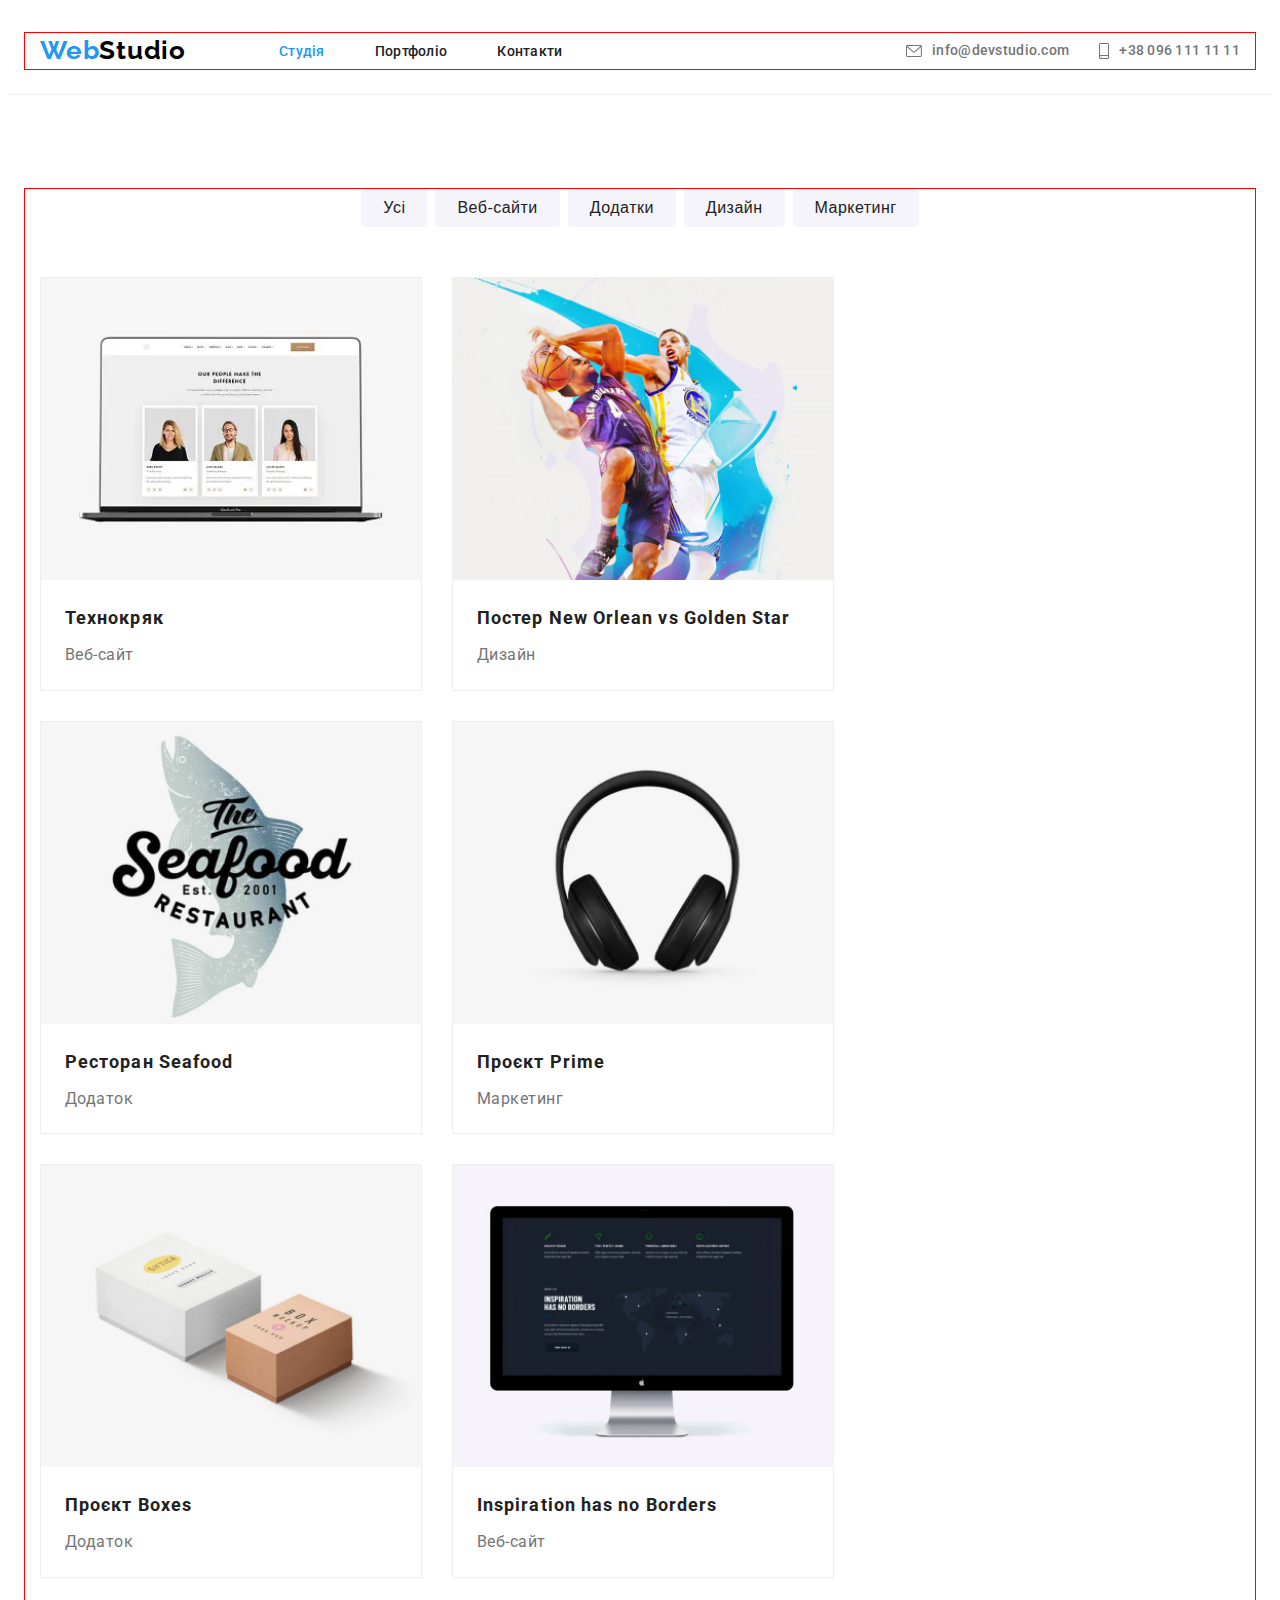
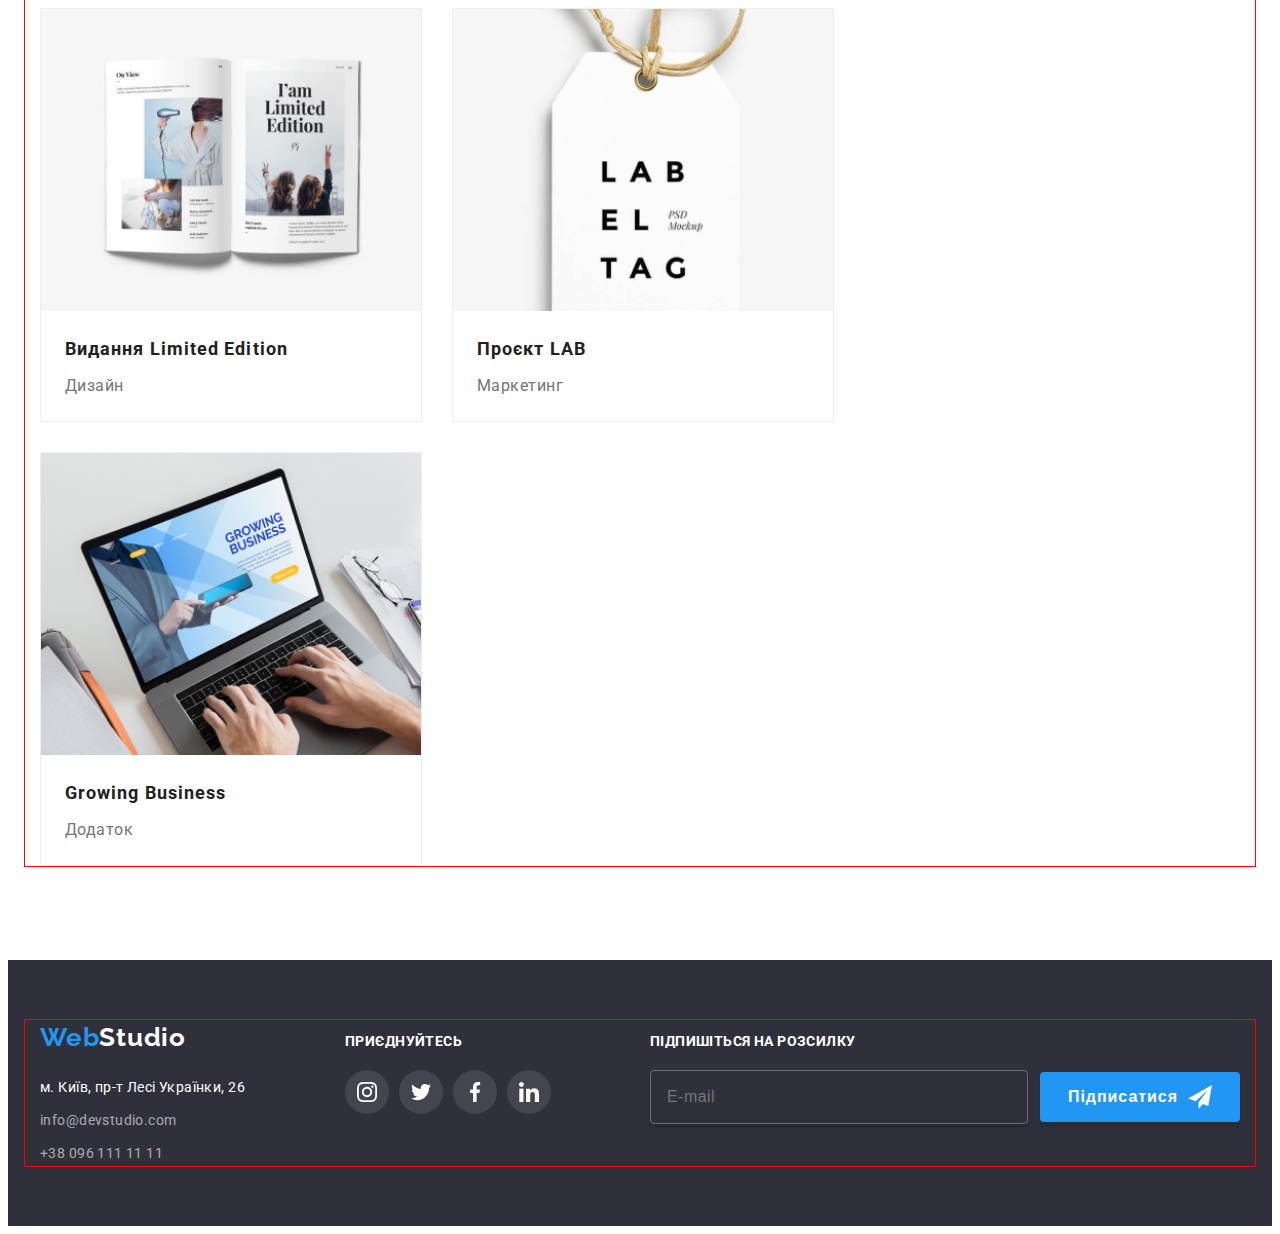
==== commit 7f29dcd8: "123" ====
--- a/pages/portfolio.html
+++ b/pages/portfolio.html
@@ -97,7 +97,12 @@
             <ul class="card__list">
                 <li class="card__item">
                   <div class="card__box">
+                    <picture>
+                      <source srcset="../img/desktop/techno-desktop@1x.webp 1x, ../img/desktop/techno-desktop@2x.webp 2x " media="(min-width:1200px)">
+                      <source srcset="../img/tablet/techno-tablet@1x.webp 1x, ../img/tablet/techno-tablet@2x.webp 2x" media="(min-width:768px)">
+                      <source srcset="../img/mobile/techno-mobile@1x.webp 1x, ../img/mobile/techno-mobile@2x.webp 2x" media="(max-width:767px)">
                     <img src="../img/texno.jpg" alt="texno" class="card__img">
+                  </picture>
                     <p class="card__desk">Ресурс пропонує комплексні пропозиції з різним рівнем функціоналу та сервісів. Все це дозволить відвідувачу отримати вичерпні відомості про компанію чи приватну особу.</p>
                     </div>
                     <div class="card__wrap">
--- a/style/main.min.css
+++ b/style/main.min.css
@@ -1 +1 @@
-body{font-family:"Roboto"}.container{max-width:1200px;margin:0 auto;padding:0 15px;outline:1px solid red}@media screen and (min-width: 480px){.container{width:480px}}@media screen and (min-width: 768px){.container{width:768px}}@media screen and (min-width: 1200px){.container{width:1200px}}ul{list-style:none;margin:0;padding:0}a{text-decoration:none}img{display:block;width:100%;height:auto;max-width:100%}h1,h2,h3,p{margin:0}.header{padding:10px 0;border-bottom:1px solid #ececec}@media screen and (min-width: 768px){.header{padding:21px 0}}@media screen and (min-width: 1200px){.header{padding:25px 0}}.header>.container{display:flex;align-items:center}.header__logo{color:#000;font-family:"Raleway";font-size:24px;font-weight:700;line-height:1.38;letter-spacing:.72px;margin-right:auto;animation:logo-scale 5000ms alternate infinite}@media screen and (min-width: 768px){.header__logo{margin-right:88px}}@media screen and (min-width: 1200px){.header__logo{font-size:26px;letter-spacing:.78px;margin-right:93px}}@keyframes logo-scale{0%{transform:scale(0.9)}100%{transform:scale(1.1)}}.header__color{color:#2196f3}.header__menu{border:none;background-color:rgba(0,0,0,0)}@media screen and (min-width: 768px){.header__menu{display:none}}.header__burger{width:40px;height:40px}.header__list{display:none;margin-left:auto}@media screen and (min-width: 768px){.header__list{display:flex;flex-direction:column;gap:10px}}@media screen and (min-width: 1200px){.header__list{flex-direction:row;gap:30px}}.header__item:nth-child(2) .header__icon{width:10px;height:16px}.header__link{display:flex;align-items:center;gap:10px}.header__link:hover .header__cell,.header__link:focus .header__cell{color:#2196f3}.header__link:hover .header__icon,.header__link:focus .header__icon{fill:#2196f3}.header__cell{color:#757575;font-size:14px;font-weight:500;line-height:1.14;letter-spacing:.28px;transition:color 250ms cubic-bezier(0.4, 0, 0.2, 1)}.header__icon{width:16px;height:12px;fill:#757575;transition:fill 250ms cubic-bezier(0.4, 0, 0.2, 1)}.nav{display:none}@media screen and (min-width: 768px){.nav{display:block}}.nav__list{display:flex;gap:50px}.nav__item{position:relative}.nav__link{color:#212121;font-size:14px;font-weight:500;line-height:1.14;letter-spacing:.28px;transition:color 250ms cubic-bezier(0.4, 0, 0.2, 1)}.nav__link:hover,.nav__link:focus{color:#2196f3}.curent{color:#2196f3}.curent::after{content:"";display:block;opacity:0;border-radius:2px;background-color:#2196f3;width:100%;height:4px;position:absolute;top:49px;left:0;transition:550ms cubic-bezier(0.4, 0, 0.2, 1);transform:scale(0)}.curent:hover::after{opacity:1;transform:scale(1)}.menu{width:100vw;height:100vh;background-color:#fff;box-shadow:0px 4px 8px 0px rgba(0,0,0,.04),0px 2px 4px 0px rgba(0,0,0,.08),0px 1px 3px 0px rgba(0,0,0,.16);padding:48px 0 48px 40px;position:fixed;top:0;left:0;z-index:1}.menu__close{position:absolute;top:10px;right:15px;background-color:rgba(0,0,0,0);width:40px;height:40px;border-radius:50%;border:1px solid rgba(0,0,0,.1);outline:rgba(0,0,0,0);display:flex;justify-content:center;align-items:center}.menu__close:hover,.menu__close:focus{cursor:pointer}.menu__close:hover .menu__close,.menu__close:focus .menu__close{fill:#2196f3}.menu__close{width:30px;height:30px;fill:#000}.menu__list{display:flex;flex-direction:column;gap:32px}.menu__link{color:#212121;font-size:40px;font-weight:500;line-height:normal;letter-spacing:.8px}.menu__link:hover,.menu__link:focus{color:#2196f3}.menu__items{display:flex;flex-direction:column;gap:32px;margin-top:100px}.menu__contact{color:#757575;font-size:24px;font-weight:500;line-height:normal;letter-spacing:.48px}.menu__contacttel{color:#2196f3;font-size:34px;font-weight:500;line-height:normal;letter-spacing:.68px}.menu__social{display:flex;margin-top:64px}.menu__ciberlink{color:#2196f3;font-size:18px;font-weight:500;line-height:22px;letter-spacing:.36px}.hero{padding-top:118px;padding-bottom:118px;background-image:linear-gradient(rgba(47, 48, 58, 0.4), rgba(47, 48, 58, 0.4)),url(../img/hero.webp);background-position:center;background-repeat:no-repeat;background-size:cover;text-align:center;overflow:hidden}@media screen and (min-width: 1200px){.hero{padding-top:200px;padding-bottom:200px}}.hero__title{color:#fff;text-align:center;font-size:26px;font-weight:900;line-height:1.36;letter-spacing:1.56px;text-transform:uppercase;width:100%;margin-left:auto;margin-right:auto;margin-bottom:30px;animation-name:title-move;animation-duration:2000ms}@media screen and (min-width: 480px){.hero__title{width:360px}}@media screen and (min-width: 1200px){.hero__title{font-size:44px;letter-spacing:2.64px;width:696px}}@keyframes title-move{0%{transform:translateX(-1500px) scale(0);color:#000}100%{transform:translateX(0) scale(1);color:#fff}}.hero__btn{color:#fff;text-align:center;font-size:16px;font-weight:700;line-height:1.87;letter-spacing:.96px;background-color:#2196f3;padding:10px 24px;border:none;border-radius:4px;box-shadow:0px 4px 4px 0px rgba(0,0,0,.15);animation-name:btn-move;animation-duration:2000ms}@media screen and (min-width: 1200px){.hero__btn{padding:10px 32px}}@keyframes btn-move{0%{transform:translateX(1500px) rotate(0) scale(0);color:#000;background-color:red}100%{transform:translateX(0) rotate(360deg) scale(1);color:#fff;background-color:#2196f3}}.advant{padding-top:60px}@media screen and (min-width: 1200px){.advant{padding-top:94px}}.advant__list{display:flex;flex-wrap:wrap;gap:30px}.advant__item::before{content:"";margin-bottom:30px;display:block;width:100%;height:120px;border-radius:4px;background-color:#f5f4fa;background-position:center;background-repeat:no-repeat}@media screen and (min-width: 480px){.advant__item::before{width:450px}}@media screen and (min-width: 768px){.advant__item::before{width:354px}}@media screen and (min-width: 1200px){.advant__item::before{width:270px}}.advant__item:first-child::before{background-image:url(../img/antenna.png)}.advant__item:nth-child(2)::before{background-image:url(../img/clock.png)}.advant__item:nth-child(3)::before{background-image:url(../img/diagram.png)}.advant__item:last-child::before{background-image:url(../img/astronaut.png)}.advant__title{color:#212121;font-size:14px;font-weight:700;line-height:1.14;letter-spacing:.42px;text-transform:uppercase;margin-bottom:10px;text-align:center}@media screen and (min-width: 768px){.advant__title{text-align:start}}.advant__text{width:100%;color:#757575;font-size:14px;font-weight:400;line-height:1.71;letter-spacing:.4px}@media screen and (min-width: 480px){.advant__text{width:450px}}@media screen and (min-width: 768px){.advant__text{width:354px}}@media screen and (min-width: 1200px){.advant__text{width:270px}}.work{display:none;padding-top:94px;padding-bottom:94px;text-align:center}@media screen and (min-width: 1200px){.work{display:block}}.work__title{color:#212121;text-align:center;font-size:36px;font-weight:700;line-height:1.16;letter-spacing:1.08px;margin-bottom:50px}.work__list{display:flex;gap:30px}.work__item{position:relative}.work__wrap{padding-top:27px;padding-bottom:27px;background-color:rgba(47,48,58,.8);position:absolute;bottom:0;left:0;width:100%}.work__deck{color:#fff;text-align:center;font-size:14px;font-weight:700;line-height:1.14;letter-spacing:.42px;text-transform:uppercase}.team{padding-top:60px;padding-bottom:60px;text-align:center;background-color:#f5f4fa}@media screen and (min-width: 1200px){.team{padding-top:94px;padding-bottom:94px}}.team__title{color:#212121;text-align:center;font-weight:700;margin-bottom:30px;font-size:28px;line-height:1.178571429;letter-spacing:.84px}@media screen and (min-width: 1200px){.team__title{margin-bottom:50px;line-height:1.16;letter-spacing:1.08px;font-size:36px}}.team__list{display:flex;gap:30px;flex-wrap:wrap}.team__item{flex-basis:100%;border-radius:0px 0px 4px 4px;box-shadow:0px 1px 3px 0px rgba(0,0,0,.12),0px 1px 1px 0px rgba(0,0,0,.14),0px 2px 1px 0px rgba(0,0,0,.2)}@media screen and (min-width: 480px){.team__item{flex-basis:100%}}@media screen and (min-width: 768px){.team__item{flex-basis:calc((100% - 30px)/2)}}@media screen and (min-width: 1200px){.team__item{flex-basis:calc((100% - 90px)/4)}}.team__img{width:100%}.team__wrap{padding-top:30px;padding-bottom:24px;background:#fff}@media screen and (min-width: 1200px){.team__wrap{padding-bottom:30px}}.team__name{color:#212121;text-align:center;font-size:16px;font-weight:500;line-height:1.18;letter-spacing:.48px;margin-bottom:10px}.team__taxt{color:#757575;text-align:center;font-size:16px;font-weight:400;line-height:1.18;letter-spacing:.48px;margin-bottom:16px}.team__items{display:flex;justify-content:center;gap:10px}.team__link{padding:12px 12px;border-radius:50%;display:flex;justify-content:center;align-items:center;transition-property:background-color;transition-duration:250ms;transition-timing-function:cubic-bezier(0.4, 0, 0.2, 1)}.team__link:hover,.team__link:focus{border:none;background-color:#2196f3;outline:0px solid #2196f3}.team__link:hover .team__icon,.team__link:focus .team__icon{fill:#fff}.team__icon{width:20px;height:20px;fill:#afb1b8;transition-property:fill;transition-duration:250ms;transition-timing-function:cubic-bezier(0.4, 0, 0.2, 1)}.client{padding-top:60px;padding-bottom:60px;text-align:center}@media screen and (min-width: 1200px){.client{padding-top:94px;padding-bottom:94px}}.client__title{color:#212121;text-align:center;font-size:28px;font-weight:700;line-height:1.16;letter-spacing:.84px;margin-bottom:30px}@media screen and (min-width: 1200px){.client__title{margin-bottom:50px;font-size:36px;letter-spacing:1.08px}}.client__list{display:flex;gap:30px;flex-wrap:wrap}.client__item{flex-basis:calc((100% - 30px)/2)}@media screen and (min-width: 480px){.client__item{flex-basis:calc((100% - 30px)/2)}}@media screen and (min-width: 768px){.client__item{flex-basis:calc((100% - 60px)/3)}}@media screen and (min-width: 1200px){.client__item{flex-basis:calc((100% - 150px)/6)}}.client__item:hover .client__link{border-color:#2196f3}.client__item:hover .client__icon{fill:#2196f3}.client__link{border-radius:4px;outline:1px solid #afb1b8;height:92px;width:100%;display:flex;justify-content:center;align-items:center;transition-property:border-color;transition-duration:250ms;transition-timing-function:cubic-bezier(0.4, 0, 0.2, 1)}@media screen and (min-width: 486px){.client__link{width:210px}}@media screen and (min-width: 768px){.client__link{width:226px}}@media screen and (min-width: 1200px){.client__link{width:170px}}.client__icon{width:106px;height:60px;fill:#afb1b8;transition-property:fill;transition-duration:250ms;transition-timing-function:cubic-bezier(0.4, 0, 0.2, 1)}.footer{padding-top:60px;padding-bottom:60px;background-color:#2f303a}.footer>.container{display:flex;align-items:first baseline;flex-wrap:wrap;justify-content:center;flex-direction:column}@media screen and (min-width: 768px){.footer>.container{flex-direction:row}}.footer__wrapper{width:235px}.footer__logo{color:#fff;font-family:"Raleway";font-size:24px;font-weight:700;line-height:1.38;letter-spacing:.72px}@media screen and (min-width: 1200px){.footer__logo{font-size:26px;letter-spacing:.78px}}.footer__color{color:#2196f3}.footer__address{font-style:normal;margin-top:20px}@media screen and (min-width: 768px){.footer__box{margin-left:165px}}@media screen and (min-width: 1200px){.footer__box{margin-left:70px}}.footer__position{color:#fff;font-size:14px;font-weight:400;line-height:1.71;letter-spacing:.42px;margin-bottom:9px}.footer__list{display:flex;flex-direction:column;gap:9px;margin-top:9px}.footer__link{color:rgba(255,255,255,.6);font-size:14px;font-weight:400;line-height:1.71;letter-spacing:.42px}.footer__title{color:#fff;font-size:14px;font-weight:700;line-height:1.14;letter-spacing:.42px;text-transform:uppercase;margin-bottom:20px}.footer__items{display:flex;gap:10px}.footer__social{padding:12px;display:flex;justify-content:center;align-items:center;border-radius:50%;background-color:rgba(255,255,255,.1);transition-property:background-color;transition-duration:250ms;transition-timing-function:cubic-bezier(0.4, 0, 0.2, 1)}.footer__social:hover{background-color:#2196f3}.footer__icon{width:20px;height:20px;fill:#fff;transition-property:fill;transition-duration:250ms;transition-timing-function:cubic-bezier(0.4, 0, 0.2, 1)}.footer__block{margin-left:93px}.footer__subscribe{color:#fff;font-size:14px;font-weight:700;line-height:1.14;letter-spacing:.42px;text-transform:uppercase;margin-bottom:20px;display:inline-block}.footer__form{display:flex;align-items:center;gap:20px;flex-direction:column}@media screen and (min-width: 1200px){.footer__form{flex-direction:row;gap:12px}}.footer__input{color:rgba(255,255,255,.6);font-size:16px;font-weight:400;line-height:1.25;letter-spacing:.48px;padding-top:15px;padding-bottom:15px;padding-left:16px;border-radius:4px;border:1px solid rgba(255,255,255,.3);background:rgba(33,150,243,0);box-shadow:0px 4px 4px 0px rgba(0,0,0,.15);width:358px}.footer__btn{color:#fff;background-color:#2196f3;padding:10px 28px;text-align:center;font-size:16px;font-weight:700;line-height:1.87;letter-spacing:.96px;border-radius:4px;box-shadow:0px 4px 4px 0px rgba(0,0,0,.15);border:none;display:flex;align-items:center;gap:10px}.footer__plane{width:24px;height:24px;fill:#fff}.backdrop{position:fixed;display:flex;justify-content:center;align-items:center;top:0;left:0;width:100%;height:100%;background-image:linear-gradient(rgba(0, 0, 0, 0.5), rgba(0, 0, 0, 0.5));opacity:1;transition:opacity 400ms cubic-bezier(0.175, 0.885, 0.32, 1.275)}.is-hidden{opacity:0;pointer-events:none;visibility:hidden}.is-hidden .modal{transform:translate(0) rotate(360deg)}.modal{position:absolute;top:50%;left:50%;transform:translate(-50%, -50%);padding:40px;border-radius:4px;background:#fff;box-shadow:0px 1px 3px 0px rgba(0,0,0,.12),0px 1px 1px 0px rgba(0,0,0,.14),0px 2px 1px 0px rgba(0,0,0,.2);transition:visibility 400ms cubic-bezier(0.175, 0.885, 0.32, 1.275),opacity 400ms cubic-bezier(0.175, 0.885, 0.32, 1.275),box-shadow 400ms cubic-bezier(0.175, 0.885, 0.32, 1.275),transform 1s}.modal__title{color:#212121;text-align:center;font-size:20px;font-weight:700;line-height:1.15;letter-spacing:.6px;margin-bottom:12px;text-align:center}.modal__form{font-size:20px}.modal__box{position:relative}.modal__label{color:#757575;font-size:12px;font-weight:400;line-height:1.16;letter-spacing:.12px}.modal__icon{width:18px;height:18px;fill:#212121;position:absolute;top:55%;left:14px}.modal__input{display:block;margin-top:4px;margin-bottom:10px;width:100%;height:40px;border-radius:4px;border:1px solid rgba(33,33,33,.2);outline:rgba(0,0,0,0);padding:11px 12px 11px 42px;font-size:14px}.modal__input:hover,.modal__input:focus{border:1px solid #2196f3}.modal__input:hover+.modal__icon,.modal__input:focus+.modal__icon{fill:#2196f3}.modal__coment{display:block;margin-top:4px;margin-bottom:20px;padding:12px 16px;border-radius:4px;border:1px solid rgba(33,33,33,.2);width:100%;height:120px;color:rgba(117,117,117,.5);font-size:12px;font-weight:400;line-height:1.16;letter-spacing:.12px;resize:none;outline:rgba(0,0,0,0);font-size:14px}.modal__coment:focus{border-color:#2196f3}.modal__wrap{display:flex;align-items:center;gap:4px;margin-left:12px;margin-right:11px}.modal__checked{display:flex;align-items:center}.modal__check{width:16px;height:15px}.modal__span{color:#757575;font-size:14px;font-weight:400;line-height:1.71;letter-spacing:.42px;margin-left:8px}.modal__link{color:#2196f3;font-size:14px;font-weight:400;line-height:24px;letter-spacing:.42px;text-decoration-line:underline}.modal__btn{color:#fff;text-align:center;font-size:16px;font-weight:700;line-height:1.87;letter-spacing:.96px;padding:10px 52px;background-color:#2196f3;border:none;border-radius:4px;box-shadow:0px 4px 4px 0px rgba(0,0,0,.15);display:block;margin-left:auto;margin-right:auto;margin-top:30px}.btn__close{position:absolute;top:8px;right:8px;background-color:rgba(0,0,0,0);width:30px;height:30px;border-radius:50%;border:1px solid rgba(0,0,0,.1);outline:rgba(0,0,0,0);display:flex;justify-content:center;align-items:center}.btn__close:hover,.btn__close:focus{cursor:pointer}.btn__close:hover .form__close,.btn__close:focus .form__close{fill:#2196f3}.form__close{width:18px;height:18px;fill:#000}.card{padding-top:94px;padding-bottom:94px}.card__list{display:flex;flex-wrap:wrap;gap:30px}.card__item{flex-basis:calc((100% - 60px)/3);border:1px solid #eee;transition-property:box-shadow;transition-duration:250ms;transition-timing-function:cubic-bezier(0.4, 0, 0.2, 1)}.card__item:hover{box-shadow:0px 1px 1px 0px rgba(0,0,0,.12),0px 4px 4px 0px rgba(0,0,0,.06),1px 4px 6px 0px rgba(0,0,0,.16)}.card__item:hover .card__desk{opacity:1}.card__box{position:relative;overflow:hidden}.card__img{width:100%}.card__desk{width:100%;height:100%;background-color:#2196f3;padding:63px 24px;color:#fff;font-size:18px;font-weight:400;line-height:1.55;letter-spacing:.54px;opacity:0;position:absolute;top:0;left:0;transition-property:opacity;transition-duration:250ms;transition-timing-function:cubic-bezier(0.4, 0, 0.2, 1)}.card__wrap{padding:20px 24px}.card__title{color:#212121;font-size:18px;font-weight:700;line-height:2;letter-spacing:1.08px;margin-bottom:4px}.card__text{color:#757575;font-size:16px;font-weight:400;line-height:1.87;letter-spacing:.48px}.button__list{display:flex;gap:8px;justify-content:center;margin-bottom:50px}.button__btn{color:#212121;text-align:center;font-size:16px;font-style:normal;font-weight:500;line-height:1.62;letter-spacing:.48px;border-radius:4px;background:#f5f4fa;padding:6px 22px;border:none;transition-property:color,background-color,box-shadow;transition-duration:250ms;transition-timing-function:cubic-bezier(0.4, 0, 0.2, 1)}.button__btn:hover,.button__btn:focus{color:#fff;background-color:#2196f3;box-shadow:0px 3px 1px 0px rgba(0,0,0,.1),0px 1px 2px 0px rgba(0,0,0,.08),0px 2px 2px 0px rgba(0,0,0,.12)}/*# sourceMappingURL=main.min.css.map */+body{font-family:"Roboto"}.container{max-width:1200px;margin:0 auto;padding:0 15px;outline:1px solid red}@media screen and (min-width: 480px){.container{width:480px}}@media screen and (min-width: 768px){.container{width:768px}}@media screen and (min-width: 1200px){.container{width:1200px}}ul{list-style:none;margin:0;padding:0}a{text-decoration:none}img{display:block;width:100%;height:auto;max-width:100%}h1,h2,h3,p{margin:0}.header{padding:10px 0;border-bottom:1px solid #ececec}@media screen and (min-width: 768px){.header{padding:21px 0}}@media screen and (min-width: 1200px){.header{padding:25px 0}}.header>.container{display:flex;align-items:center}.header__logo{color:#000;font-family:"Raleway";font-size:24px;font-weight:700;line-height:1.38;letter-spacing:.72px;margin-right:auto;animation:logo-scale 5000ms alternate infinite}@media screen and (min-width: 768px){.header__logo{margin-right:88px}}@media screen and (min-width: 1200px){.header__logo{font-size:26px;letter-spacing:.78px;margin-right:93px}}@keyframes logo-scale{0%{transform:scale(0.9)}100%{transform:scale(1.1)}}.header__color{color:#2196f3}.header__menu{border:none;background-color:rgba(0,0,0,0)}@media screen and (min-width: 768px){.header__menu{display:none}}.header__burger{width:40px;height:40px}.header__list{display:none;margin-left:auto}@media screen and (min-width: 768px){.header__list{display:flex;flex-direction:column;gap:10px}}@media screen and (min-width: 1200px){.header__list{flex-direction:row;gap:30px}}.header__item:nth-child(2) .header__icon{width:10px;height:16px}.header__link{display:flex;align-items:center;gap:10px}.header__link:hover .header__cell,.header__link:focus .header__cell{color:#2196f3}.header__link:hover .header__icon,.header__link:focus .header__icon{fill:#2196f3}.header__cell{color:#757575;font-size:14px;font-weight:500;line-height:1.14;letter-spacing:.28px;transition:color 250ms cubic-bezier(0.4, 0, 0.2, 1)}.header__icon{width:16px;height:12px;fill:#757575;transition:fill 250ms cubic-bezier(0.4, 0, 0.2, 1)}.nav{display:none}@media screen and (min-width: 768px){.nav{display:block}}.nav__list{display:flex;gap:50px}.nav__item{position:relative}.nav__link{color:#212121;font-size:14px;font-weight:500;line-height:1.14;letter-spacing:.28px;transition:color 250ms cubic-bezier(0.4, 0, 0.2, 1)}.nav__link:hover,.nav__link:focus{color:#2196f3}.curent{color:#2196f3}.curent::after{content:"";display:block;opacity:0;border-radius:2px;background-color:#2196f3;width:100%;height:4px;position:absolute;top:49px;left:0;transition:550ms cubic-bezier(0.4, 0, 0.2, 1);transform:scale(0)}.curent:hover::after{opacity:1;transform:scale(1)}.menu{width:100vw;height:100vh;background-color:#fff;box-shadow:0px 4px 8px 0px rgba(0,0,0,.04),0px 2px 4px 0px rgba(0,0,0,.08),0px 1px 3px 0px rgba(0,0,0,.16);padding:48px 0 48px 40px;position:fixed;top:0;left:0;z-index:1}.menu__close{position:absolute;top:10px;right:15px;background-color:rgba(0,0,0,0);width:40px;height:40px;border-radius:50%;border:1px solid rgba(0,0,0,.1);outline:rgba(0,0,0,0);display:flex;justify-content:center;align-items:center}.menu__close:hover,.menu__close:focus{cursor:pointer}.menu__close:hover .menu__close,.menu__close:focus .menu__close{fill:#2196f3}.menu__close{width:30px;height:30px;fill:#000}.menu__list{display:flex;flex-direction:column;gap:32px}.menu__link{color:#212121;font-size:40px;font-weight:500;line-height:normal;letter-spacing:.8px}.menu__link:hover,.menu__link:focus{color:#2196f3}.menu__items{display:flex;flex-direction:column;gap:32px;margin-top:100px}.menu__contact{color:#757575;font-size:24px;font-weight:500;line-height:normal;letter-spacing:.48px}.menu__contacttel{color:#2196f3;font-size:34px;font-weight:500;line-height:normal;letter-spacing:.68px}.menu__social{display:flex;margin-top:64px;align-items:center;gap:10px;flex-wrap:wrap}.menu__el:not(:last-child) .menu__ciberlink::after{content:"";display:inline-block;width:1px;height:22px;background:rgba(33,33,33,.2);margin-left:10px}.menu__ciberlink{color:#2196f3;font-size:18px;font-weight:500;line-height:22px;letter-spacing:.36px;display:flex;align-items:center}.hero{padding-top:118px;padding-bottom:118px;background-image:linear-gradient(rgba(47, 48, 58, 0.4), rgba(47, 48, 58, 0.4)),url(../img/mobile/hero-mobile@1x.webp);background-position:center;background-repeat:no-repeat;background-size:cover;text-align:center;overflow:hidden}@media(min-device-pixel-ratio: 2),(-webkit-min-device-pixel-ratio: 2),(min-resolution: 192dpi),(min-resolution: 2dppx){.hero{background-image:linear-gradient(rgba(47, 48, 58, 0.4), rgba(47, 48, 58, 0.4)),url(../img/mobile/hero-mobile@2x.webp)}}@media screen and (min-width: 768px){.hero{background-image:linear-gradient(rgba(47, 48, 58, 0.4), rgba(47, 48, 58, 0.4)),url(../img/tablet/hero-tablet@1x.webp)}}@media screen and (min-width: 768px)and (min-device-pixel-ratio: 2),screen and (min-width: 768px)and (-webkit-min-device-pixel-ratio: 2),screen and (min-width: 768px)and (min-resolution: 192dpi),screen and (min-width: 768px)and (min-resolution: 2dppx){.hero{background-image:linear-gradient(rgba(47, 48, 58, 0.4), rgba(47, 48, 58, 0.4)),url(../img/tablet/hero-tablet@2x.webp)}}@media screen and (min-width: 1200px){.hero{padding-top:200px;padding-bottom:200px;background-image:linear-gradient(rgba(47, 48, 58, 0.4), rgba(47, 48, 58, 0.4)),url(../img/desktop/hero-desktop@1x.webp)}}@media screen and (min-width: 1200px)and (min-device-pixel-ratio: 2),screen and (min-width: 1200px)and (-webkit-min-device-pixel-ratio: 2),screen and (min-width: 1200px)and (min-resolution: 192dpi),screen and (min-width: 1200px)and (min-resolution: 2dppx){.hero{background-image:linear-gradient(rgba(47, 48, 58, 0.4), rgba(47, 48, 58, 0.4)),url(../img/desktop/hero-desktop@2x.webp)}}.hero__title{color:#fff;text-align:center;font-size:26px;font-weight:900;line-height:1.36;letter-spacing:1.56px;text-transform:uppercase;width:100%;margin-left:auto;margin-right:auto;margin-bottom:30px;animation-name:title-move;animation-duration:2000ms}@media screen and (min-width: 480px){.hero__title{width:360px}}@media screen and (min-width: 1200px){.hero__title{font-size:44px;letter-spacing:2.64px;width:696px}}@keyframes title-move{0%{transform:translateX(-1500px) scale(0);color:#000}100%{transform:translateX(0) scale(1);color:#fff}}.hero__btn{color:#fff;text-align:center;font-size:16px;font-weight:700;line-height:1.87;letter-spacing:.96px;background-color:#2196f3;padding:10px 24px;border:none;border-radius:4px;box-shadow:0px 4px 4px 0px rgba(0,0,0,.15);animation-name:btn-move;animation-duration:2000ms}@media screen and (min-width: 1200px){.hero__btn{padding:10px 32px}}@keyframes btn-move{0%{transform:translateX(1500px) rotate(0) scale(0);color:#000;background-color:red}100%{transform:translateX(0) rotate(360deg) scale(1);color:#fff;background-color:#2196f3}}.advant{padding-top:60px}@media screen and (min-width: 1200px){.advant{padding-top:94px}}.advant__list{display:flex;flex-wrap:wrap;gap:30px}.advant__item::before{content:"";margin-bottom:30px;display:block;width:100%;height:120px;border-radius:4px;background-color:#f5f4fa;background-position:center;background-repeat:no-repeat}@media screen and (min-width: 480px){.advant__item::before{width:450px}}@media screen and (min-width: 768px){.advant__item::before{width:354px}}@media screen and (min-width: 1200px){.advant__item::before{width:270px}}.advant__item:first-child::before{background-image:url(../img/antenna.png)}.advant__item:nth-child(2)::before{background-image:url(../img/clock.png)}.advant__item:nth-child(3)::before{background-image:url(../img/diagram.png)}.advant__item:last-child::before{background-image:url(../img/astronaut.png)}.advant__title{color:#212121;font-size:14px;font-weight:700;line-height:1.14;letter-spacing:.42px;text-transform:uppercase;margin-bottom:10px;text-align:center}@media screen and (min-width: 768px){.advant__title{text-align:start}}.advant__text{width:100%;color:#757575;font-size:14px;font-weight:400;line-height:1.71;letter-spacing:.4px}@media screen and (min-width: 480px){.advant__text{width:450px}}@media screen and (min-width: 768px){.advant__text{width:354px}}@media screen and (min-width: 1200px){.advant__text{width:270px}}.work{display:none;padding-top:94px;padding-bottom:94px;text-align:center}@media screen and (min-width: 1200px){.work{display:block}}.work__title{color:#212121;text-align:center;font-size:36px;font-weight:700;line-height:1.16;letter-spacing:1.08px;margin-bottom:50px}.work__list{display:flex;gap:30px}.work__item{position:relative}.work__wrap{padding-top:27px;padding-bottom:27px;background-color:rgba(47,48,58,.8);position:absolute;bottom:0;left:0;width:100%}.work__deck{color:#fff;text-align:center;font-size:14px;font-weight:700;line-height:1.14;letter-spacing:.42px;text-transform:uppercase}.team{padding-top:60px;padding-bottom:60px;text-align:center;background-color:#f5f4fa}@media screen and (min-width: 1200px){.team{padding-top:94px;padding-bottom:94px}}.team__title{color:#212121;text-align:center;font-weight:700;margin-bottom:30px;font-size:28px;line-height:1.178571429;letter-spacing:.84px}@media screen and (min-width: 1200px){.team__title{margin-bottom:50px;line-height:1.16;letter-spacing:1.08px;font-size:36px}}.team__list{display:flex;gap:30px;flex-wrap:wrap}.team__item{flex-basis:100%;border-radius:0px 0px 4px 4px;box-shadow:0px 1px 3px 0px rgba(0,0,0,.12),0px 1px 1px 0px rgba(0,0,0,.14),0px 2px 1px 0px rgba(0,0,0,.2)}@media screen and (min-width: 480px){.team__item{flex-basis:100%}}@media screen and (min-width: 768px){.team__item{flex-basis:calc((100% - 30px)/2)}}@media screen and (min-width: 1200px){.team__item{flex-basis:calc((100% - 90px)/4)}}.team__img{width:100%}.team__wrap{padding-top:30px;padding-bottom:24px;background:#fff}@media screen and (min-width: 1200px){.team__wrap{padding-bottom:30px}}.team__name{color:#212121;text-align:center;font-size:16px;font-weight:500;line-height:1.18;letter-spacing:.48px;margin-bottom:10px}.team__taxt{color:#757575;text-align:center;font-size:16px;font-weight:400;line-height:1.18;letter-spacing:.48px;margin-bottom:16px}.team__items{display:flex;justify-content:center;gap:10px}.team__link{padding:12px 12px;border-radius:50%;display:flex;justify-content:center;align-items:center;transition-property:background-color;transition-duration:250ms;transition-timing-function:cubic-bezier(0.4, 0, 0.2, 1)}.team__link:hover,.team__link:focus{border:none;background-color:#2196f3;outline:0px solid #2196f3}.team__link:hover .team__icon,.team__link:focus .team__icon{fill:#fff}.team__icon{width:20px;height:20px;fill:#afb1b8;transition-property:fill;transition-duration:250ms;transition-timing-function:cubic-bezier(0.4, 0, 0.2, 1)}.client{padding-top:60px;padding-bottom:60px;text-align:center}@media screen and (min-width: 1200px){.client{padding-top:94px;padding-bottom:94px}}.client__title{color:#212121;text-align:center;font-size:28px;font-weight:700;line-height:1.16;letter-spacing:.84px;margin-bottom:30px}@media screen and (min-width: 1200px){.client__title{margin-bottom:50px;font-size:36px;letter-spacing:1.08px}}.client__list{display:flex;gap:30px;flex-wrap:wrap}.client__item{flex-basis:calc((100% - 30px)/2)}@media screen and (min-width: 480px){.client__item{flex-basis:calc((100% - 30px)/2)}}@media screen and (min-width: 768px){.client__item{flex-basis:calc((100% - 60px)/3)}}@media screen and (min-width: 1200px){.client__item{flex-basis:calc((100% - 150px)/6)}}.client__item:hover .client__link{border-color:#2196f3}.client__item:hover .client__icon{fill:#2196f3}.client__link{border-radius:4px;outline:1px solid #afb1b8;height:92px;width:100%;display:flex;justify-content:center;align-items:center;transition-property:border-color;transition-duration:250ms;transition-timing-function:cubic-bezier(0.4, 0, 0.2, 1)}@media screen and (min-width: 486px){.client__link{width:210px}}@media screen and (min-width: 768px){.client__link{width:226px}}@media screen and (min-width: 1200px){.client__link{width:170px}}.client__icon{width:106px;height:60px;fill:#afb1b8;transition-property:fill;transition-duration:250ms;transition-timing-function:cubic-bezier(0.4, 0, 0.2, 1)}.footer{padding-top:60px;padding-bottom:60px;background-color:#2f303a;text-align:center}@media screen and (min-width: 1200px){.footer{text-align:start}}.footer>.container{display:flex;align-items:center;flex-wrap:wrap;justify-content:center;flex-direction:column}@media screen and (min-width: 768px){.footer>.container{flex-direction:row;align-items:baseline}}.footer__wrapper{width:235px}.footer__logo{color:#fff;font-family:"Raleway";font-size:24px;font-weight:700;line-height:1.38;letter-spacing:.72px}@media screen and (min-width: 1200px){.footer__logo{font-size:26px;letter-spacing:.78px}}.footer__color{color:#2196f3}.footer__address{font-style:normal;margin-top:20px}.footer__box{margin-top:60px}@media screen and (min-width: 768px){.footer__box{margin-left:165px;margin-top:0}}@media screen and (min-width: 1200px){.footer__box{margin-left:70px}}.footer__position{color:#fff;font-size:14px;font-weight:400;line-height:1.71;letter-spacing:.42px;margin-bottom:9px}.footer__list{display:flex;flex-direction:column;gap:9px;margin-top:9px}.footer__link{color:rgba(255,255,255,.6);font-size:14px;font-weight:400;line-height:1.71;letter-spacing:.42px}.footer__title{color:#fff;font-size:14px;font-weight:700;line-height:1.14;letter-spacing:.42px;text-transform:uppercase;margin-bottom:20px}.footer__items{display:flex;gap:10px}.footer__social{padding:12px;display:flex;justify-content:center;align-items:center;border-radius:50%;background-color:rgba(255,255,255,.1);transition-property:background-color;transition-duration:250ms;transition-timing-function:cubic-bezier(0.4, 0, 0.2, 1)}.footer__social:hover{background-color:#2196f3}.footer__icon{width:20px;height:20px;fill:#fff;transition-property:fill;transition-duration:250ms;transition-timing-function:cubic-bezier(0.4, 0, 0.2, 1)}.footer__block{margin-top:60px}@media screen and (min-width: 1200px){.footer__block{margin-left:auto;margin-top:0}}.footer__subscribe{color:#fff;font-size:14px;font-weight:700;line-height:1.14;letter-spacing:.42px;text-transform:uppercase;margin-bottom:20px;display:inline-block}.footer__form{display:flex;align-items:center;gap:20px;flex-direction:column}@media screen and (min-width: 1200px){.footer__form{flex-direction:row;gap:12px}}.footer__input{color:rgba(255,255,255,.6);font-size:16px;font-weight:400;line-height:1.25;letter-spacing:.48px;padding-left:16px;border-radius:4px;border:1px solid rgba(255,255,255,.3);background:rgba(33,150,243,0);box-shadow:0px 4px 4px 0px rgba(0,0,0,.15);width:100%;height:50px}@media screen and (min-width: 480px){.footer__input{width:450px}}@media screen and (min-width: 1200px){.footer__input{width:358px}}.footer__btn{color:#fff;background-color:#2196f3;padding:10px 28px;text-align:center;font-size:16px;font-weight:700;line-height:1.87;letter-spacing:.96px;border-radius:4px;box-shadow:0px 4px 4px 0px rgba(0,0,0,.15);border:none;display:flex;align-items:center;gap:10px}.footer__plane{width:24px;height:24px;fill:#fff}.backdrop{position:fixed;display:flex;justify-content:center;align-items:center;top:0;left:0;width:100%;height:100%;background-image:linear-gradient(rgba(0, 0, 0, 0.5), rgba(0, 0, 0, 0.5));opacity:1;transition:opacity 400ms cubic-bezier(0.175, 0.885, 0.32, 1.275)}.is-hidden{opacity:0;pointer-events:none;visibility:hidden}.is-hidden .modal{transform:translate(0) rotate(360deg)}.modal{position:absolute;top:50%;left:50%;transform:translate(-50%, -50%);padding:40px;border-radius:4px;background:#fff;box-shadow:0px 1px 3px 0px rgba(0,0,0,.12),0px 1px 1px 0px rgba(0,0,0,.14),0px 2px 1px 0px rgba(0,0,0,.2);transition:visibility 400ms cubic-bezier(0.175, 0.885, 0.32, 1.275),opacity 400ms cubic-bezier(0.175, 0.885, 0.32, 1.275),box-shadow 400ms cubic-bezier(0.175, 0.885, 0.32, 1.275),transform 1s;width:90%}@media screen and (min-width: 480px){.modal{width:450px}}@media screen and (min-width: 1200px){.modal{width:528px}}.modal__title{color:#212121;text-align:center;font-size:20px;font-weight:700;line-height:1.15;letter-spacing:.6px;margin-bottom:12px;text-align:center}.modal__form{font-size:20px}.modal__box{position:relative}.modal__label{color:#757575;font-size:12px;font-weight:400;line-height:1.16;letter-spacing:.12px}.modal__icon{width:18px;height:18px;fill:#212121;position:absolute;top:55%;left:14px}.modal__input{display:block;margin-top:4px;margin-bottom:10px;width:100%;height:40px;border-radius:4px;border:1px solid rgba(33,33,33,.2);outline:rgba(0,0,0,0);padding:11px 12px 11px 42px;font-size:14px}.modal__input:hover,.modal__input:focus{border:1px solid #2196f3}.modal__input:hover+.modal__icon,.modal__input:focus+.modal__icon{fill:#2196f3}.modal__coment{display:block;margin-top:4px;margin-bottom:20px;padding:12px 16px;border-radius:4px;border:1px solid rgba(33,33,33,.2);width:100%;height:120px;color:rgba(117,117,117,.5);font-size:12px;font-weight:400;line-height:1.16;letter-spacing:.12px;resize:none;outline:rgba(0,0,0,0);font-size:14px}.modal__coment:focus{border-color:#2196f3}.modal__wrap{display:flex;align-items:center;gap:4px;margin-left:12px;margin-right:11px}.modal__checked{display:flex;align-items:center}.modal__check{width:16px;height:15px}.modal__span{color:#757575;font-size:14px;font-weight:400;line-height:1.71;letter-spacing:.42px;margin-left:8px}.modal__link{color:#2196f3;font-size:14px;font-weight:400;line-height:24px;letter-spacing:.42px;text-decoration-line:underline}.modal__btn{color:#fff;text-align:center;font-size:16px;font-weight:700;line-height:1.87;letter-spacing:.96px;padding:10px 52px;background-color:#2196f3;border:none;border-radius:4px;box-shadow:0px 4px 4px 0px rgba(0,0,0,.15);display:block;margin-left:auto;margin-right:auto;margin-top:30px}.btn__close{position:absolute;top:8px;right:8px;background-color:rgba(0,0,0,0);width:30px;height:30px;border-radius:50%;border:1px solid rgba(0,0,0,.1);outline:rgba(0,0,0,0);display:flex;justify-content:center;align-items:center}.btn__close:hover,.btn__close:focus{cursor:pointer}.btn__close:hover .form__close,.btn__close:focus .form__close{fill:#2196f3}.form__close{width:18px;height:18px;fill:#000}.card{padding-top:94px;padding-bottom:94px}.card__list{display:flex;flex-wrap:wrap;gap:30px}.card__item{flex-basis:100%;border:1px solid #eee;transition-property:box-shadow;transition-duration:250ms;transition-timing-function:cubic-bezier(0.4, 0, 0.2, 1)}@media screen and (min-width: 480px){.card__item{flex-basis:450px}}@media screen and (min-width: 768px){.card__item{flex-basis:calc((100% - 30px)/2)}}@media screen and (min-width: 1200px){.card__item{flex-basis:calc((100% - 60px)/3)}}.card__item:hover{box-shadow:0px 1px 1px 0px rgba(0,0,0,.12),0px 4px 4px 0px rgba(0,0,0,.06),1px 4px 6px 0px rgba(0,0,0,.16)}.card__item:hover .card__desk{opacity:1}.card__box{position:relative;overflow:hidden}.card__img{width:100%}.card__desk{width:100%;height:100%;background-color:#2196f3;padding:63px 24px;color:#fff;font-size:18px;font-weight:400;line-height:1.55;letter-spacing:.54px;opacity:0;position:absolute;top:0;left:0;transition-property:opacity;transition-duration:250ms;transition-timing-function:cubic-bezier(0.4, 0, 0.2, 1)}.card__wrap{padding:20px 24px}.card__title{color:#212121;font-size:18px;font-weight:700;line-height:2;letter-spacing:1.08px;margin-bottom:4px}.card__text{color:#757575;font-size:16px;font-weight:400;line-height:1.87;letter-spacing:.48px}.button__list{display:flex;gap:8px;row-gap:15px;justify-content:start;flex-wrap:wrap;margin-bottom:40px}@media screen and (min-width: 768px){.button__list{justify-content:center;margin-bottom:30px}}@media screen and (min-width: 1200px){.button__list{margin-bottom:50px}}.button__btn{color:#212121;text-align:center;font-size:16px;font-style:normal;font-weight:500;line-height:1.62;letter-spacing:.48px;border-radius:4px;background:#f5f4fa;padding:6px 22px;border:none;transition-property:color,background-color,box-shadow;transition-duration:250ms;transition-timing-function:cubic-bezier(0.4, 0, 0.2, 1)}.button__btn:hover,.button__btn:focus{color:#fff;background-color:#2196f3;box-shadow:0px 3px 1px 0px rgba(0,0,0,.1),0px 1px 2px 0px rgba(0,0,0,.08),0px 2px 2px 0px rgba(0,0,0,.12)}/*# sourceMappingURL=main.min.css.map */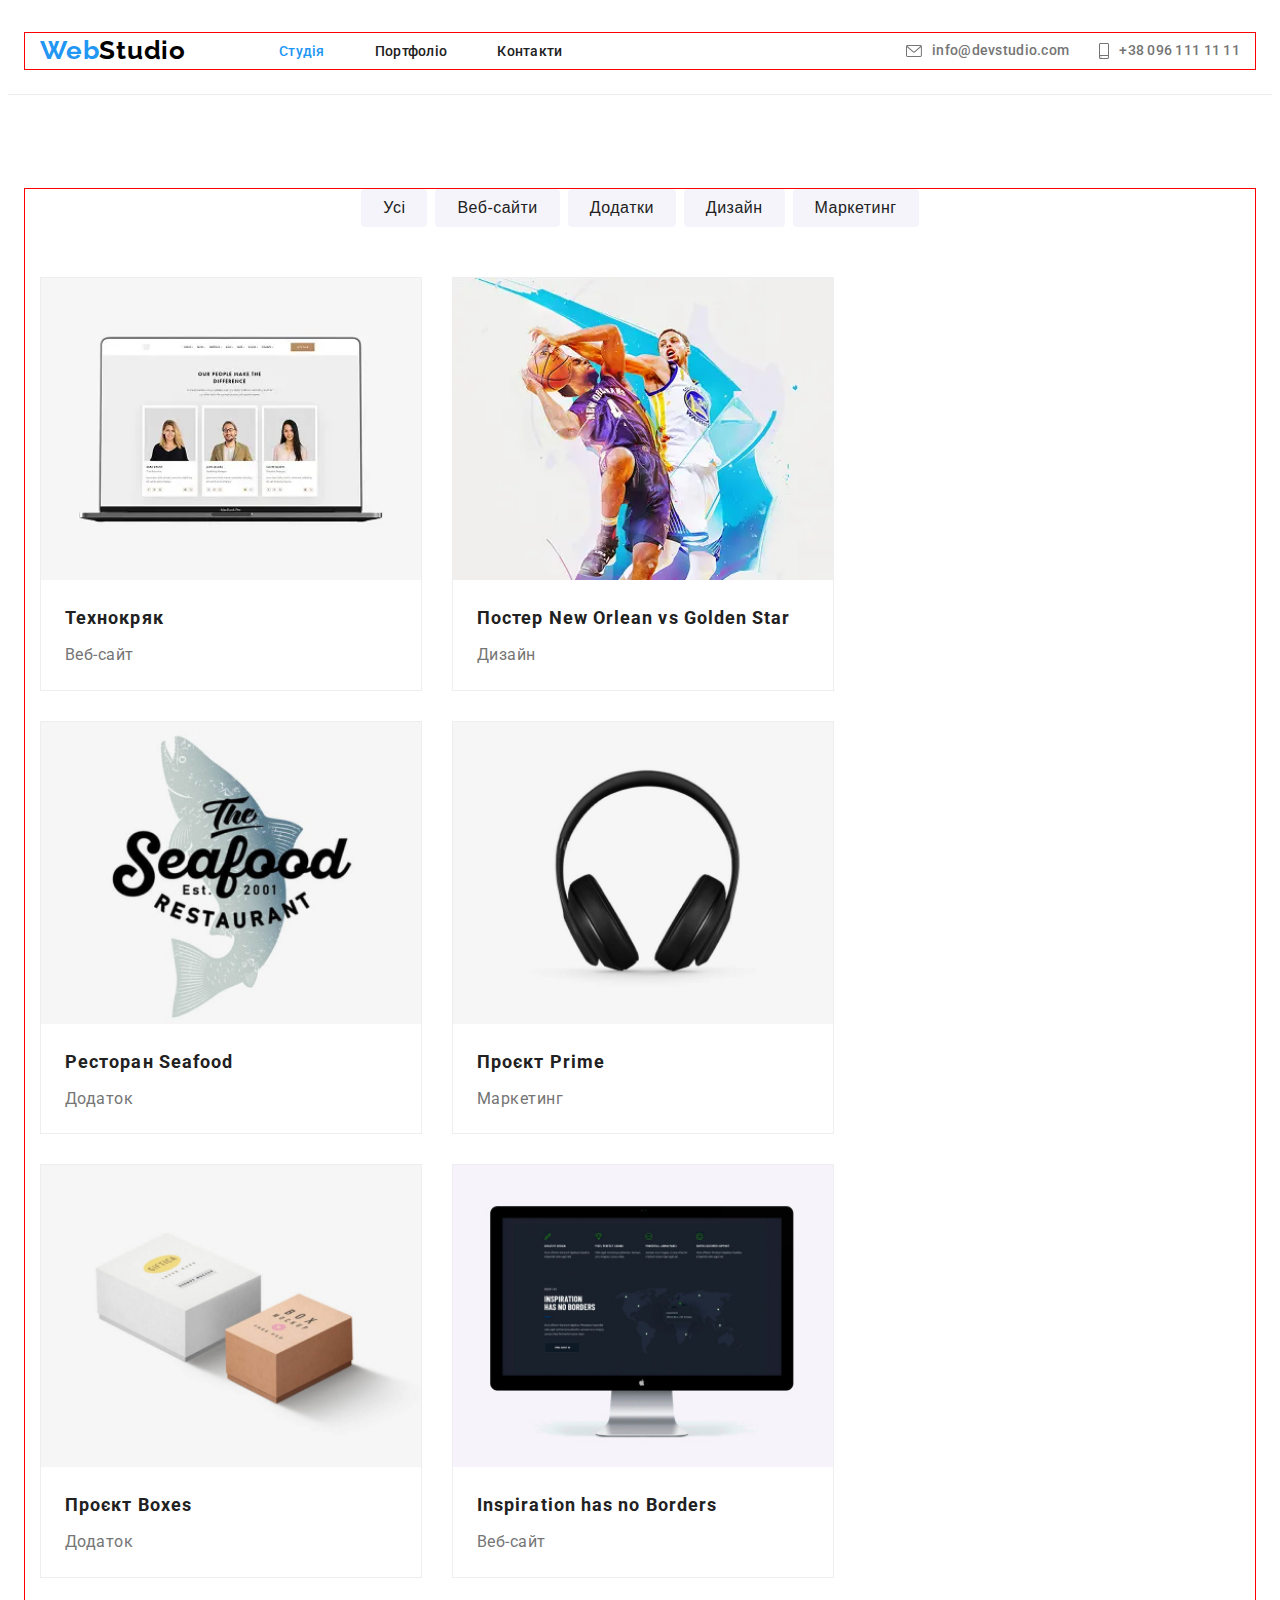
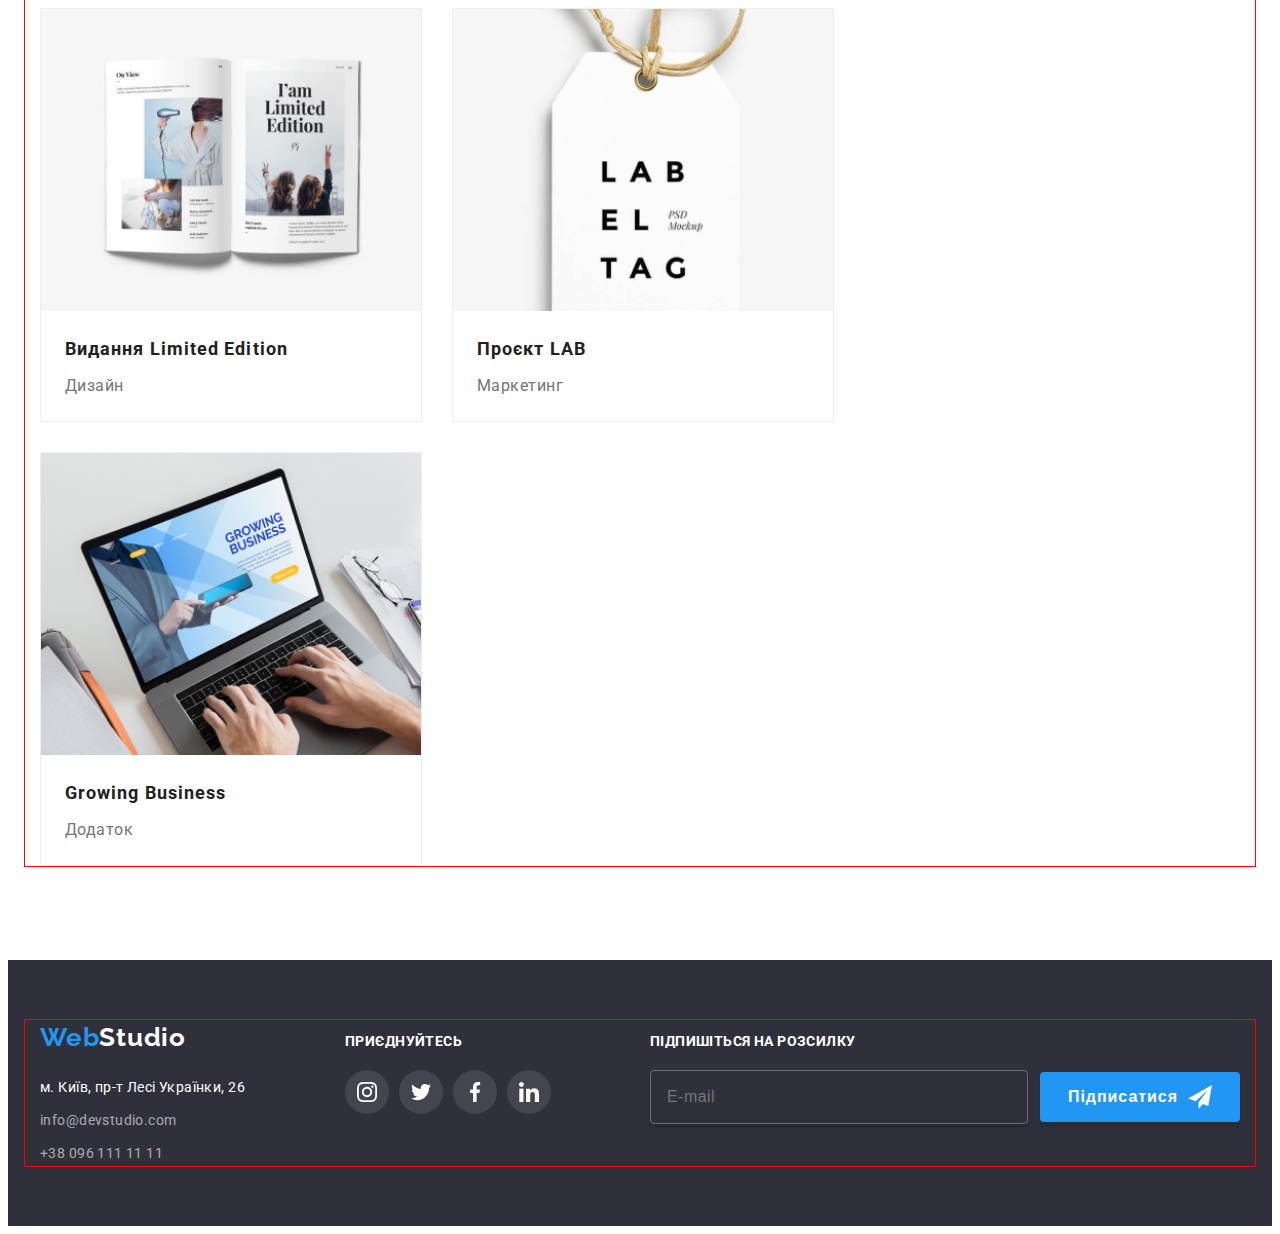
==== commit 5205ee1b: "123" ====
--- a/pages/portfolio.html
+++ b/pages/portfolio.html
@@ -112,7 +112,12 @@
                 </li>
                 <li class="card__item">
                   <div class="card__box">
+                    <picture>
+                      <source srcset="../img/desktop/star-desktop@1x.webp 1x, ../img/desktop/star-desktop@2x.webp 2x" media="(min-width:1200px)">
+                      <source srcset="../img/tablet/star-tablet@1x.webp 1x, ../img/tablet/star-tablet@2x.webp 2x" media="(min-width:768px)">
+                      <source srcset="../img/mobile/star-mobile@1x.webp 1x, ../img/mobile/star-mobile@2x.webp 2x" media="(max-width:767px)">
                     <img src="../img/star.jpg" alt="star" class="card__img">
+                  </picture>
                     <p class="card__desk">Ресурс пропонує комплексні пропозиції з різним рівнем функціоналу та сервісів. Все це дозволить відвідувачу отримати вичерпні відомості про компанію чи приватну особу.</p>
                     </div>
                     <div class="card__wrap">
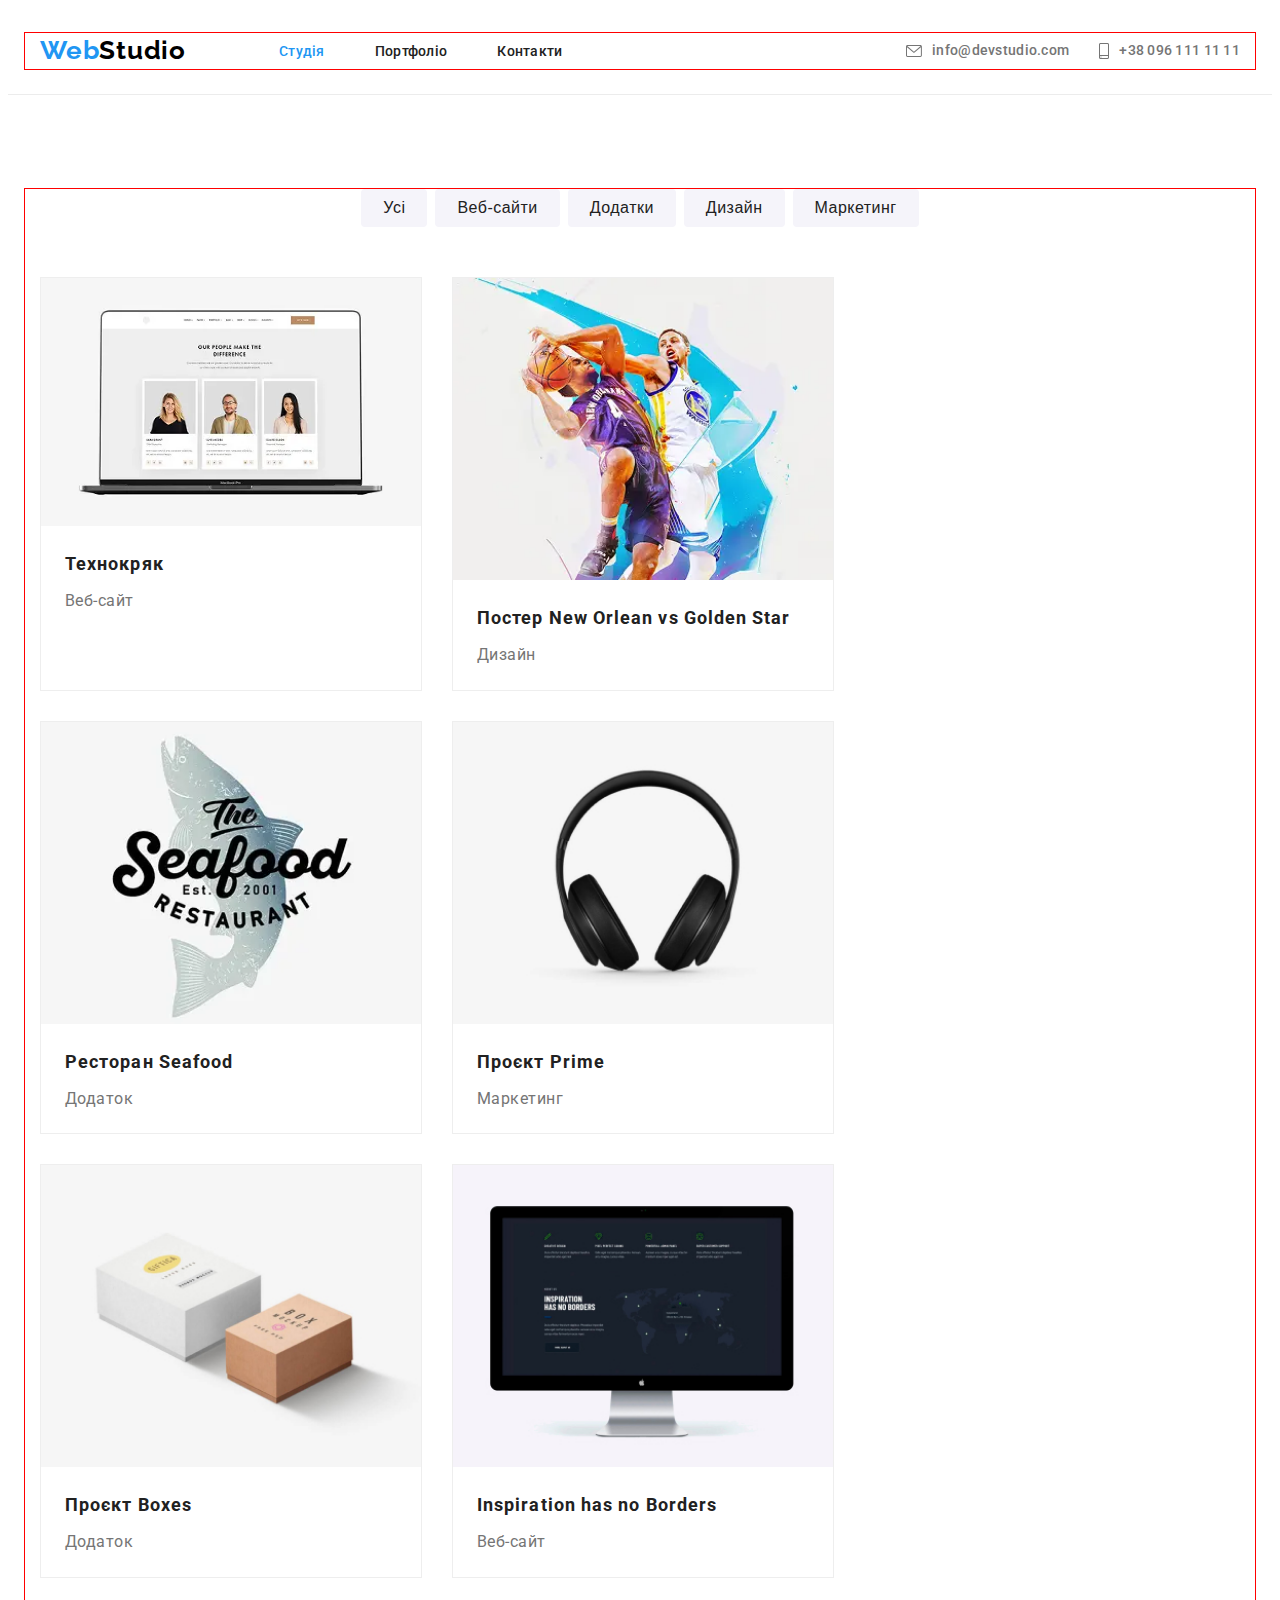
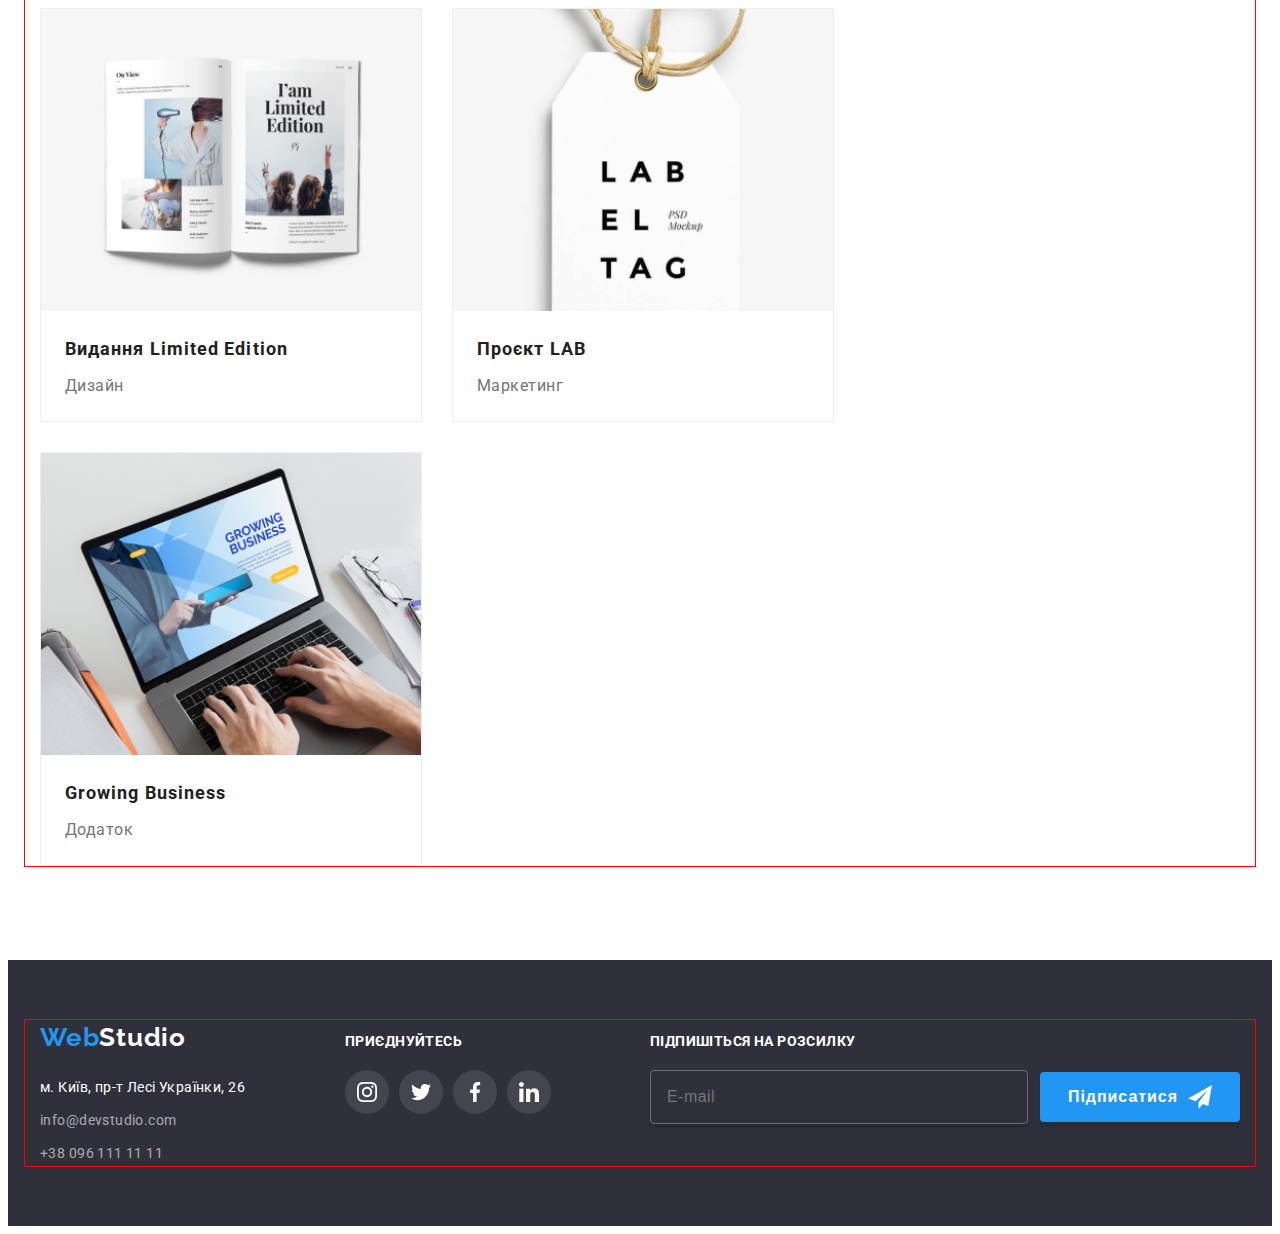
==== commit 87ffc20c: "123" ====
--- a/pages/portfolio.html
+++ b/pages/portfolio.html
@@ -127,7 +127,12 @@
                 </li>
                 <li class="card__item">
                   <div class="card__box">
+                    <picture>
+                    <source srcset="../img/desktop/seafood-desktop@1x.webp 1x, ../img/desktop/seafood-desktop@2x.webp 2x" media="(min-width:1200px)">
+                    <source srcset="../img/tablet/seafood-tablet@1x.webp 1x, ../img/tablet/seafood-tablet@2x.webp 2x" media="(min-width:768px)">
+                    <source srcset="../img/mobile/seafood-mobile@1x.webp 1x, ../img/mobile/seafood-mobile@2x.webp 2x" media="(max-width:767px)">
                     <img src="../img/seafood.jpg" alt="seafood" class="card__img">
+                  </picture>
                     <p class="card__desk">Ресурс пропонує комплексні пропозиції з різним рівнем функціоналу та сервісів. Все це дозволить відвідувачу отримати вичерпні відомості про компанію чи приватну особу.</p>
                     </div>
                     <div class="card__wrap">
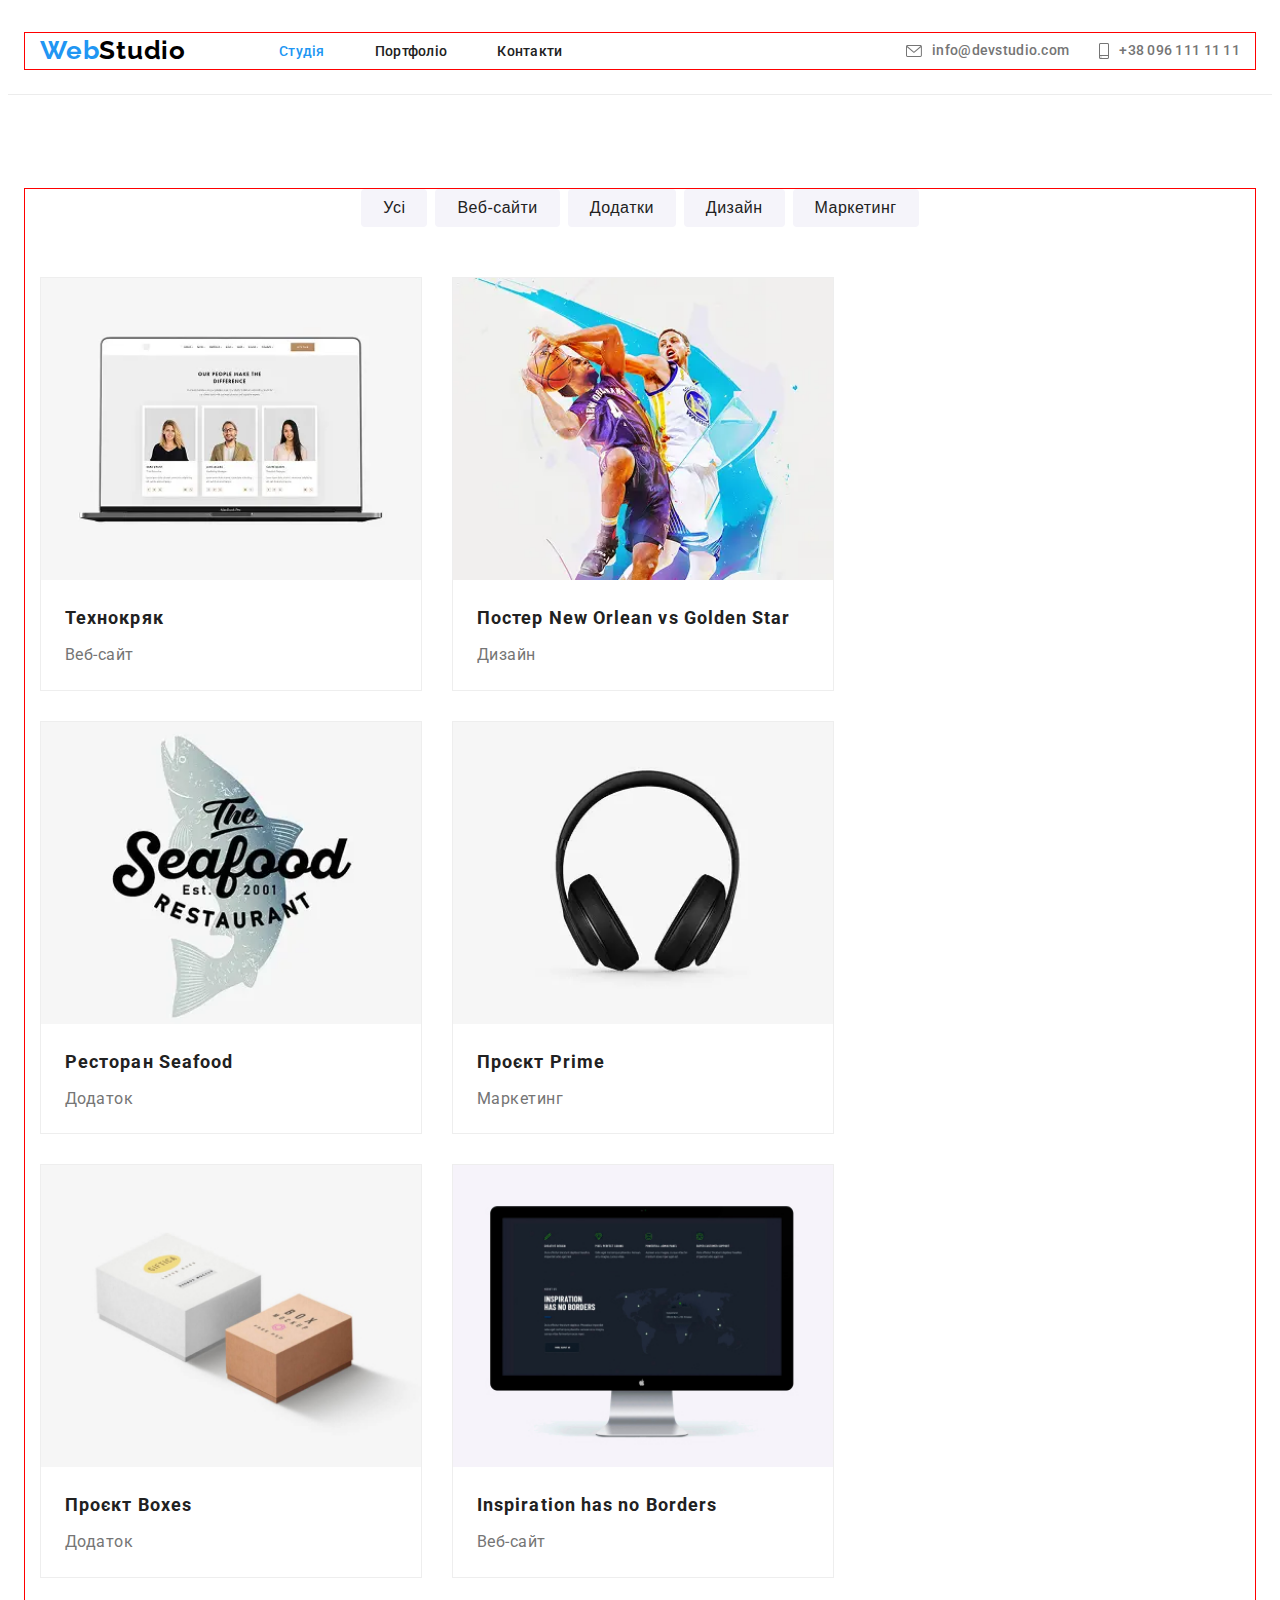
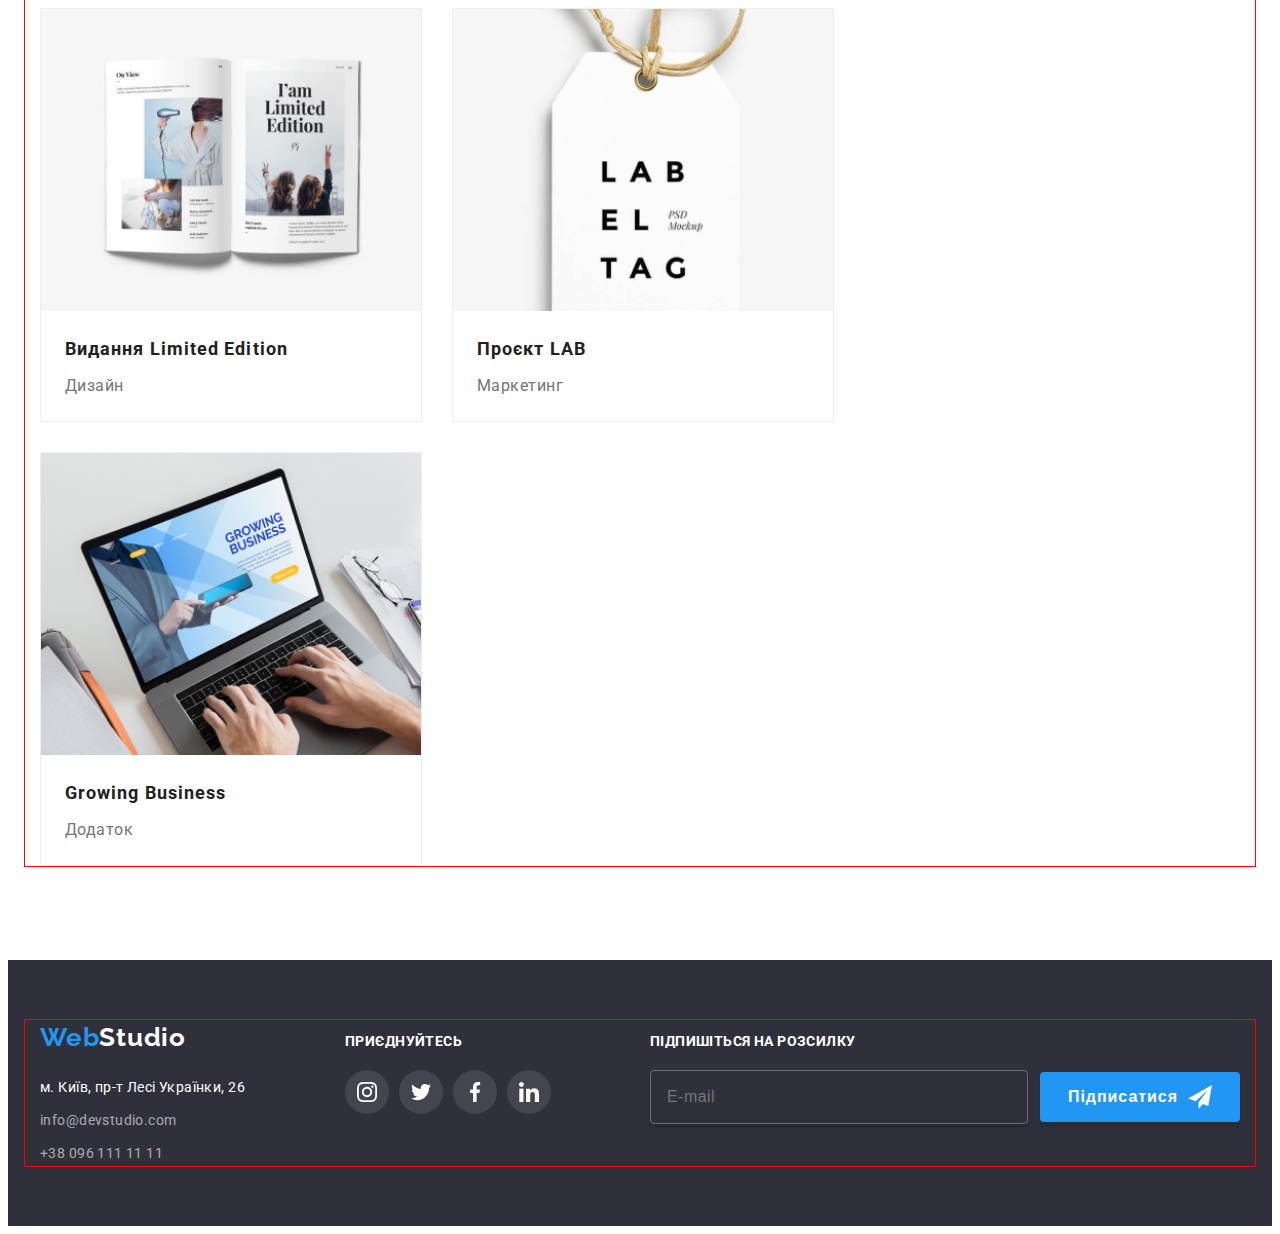
==== commit 5c38ecf4: "gg" ====
--- a/pages/portfolio.html
+++ b/pages/portfolio.html
@@ -142,7 +142,15 @@
                 </li>
                 <li class="card__item">
                   <div class="card__box">
-                    <img src="../img/prime.jpg" alt="prime" class="card__img">
+                    <picture>
+
+                    <source srcset="../img/desktop/prime-desktop@1x.webp 1x, ../img/desktop/prime-desktop@2x.webp 2x" media="(min-width:1200px)">
+                    <source srcset="../img/tablet/prime-tablet@1x.webp 1x, ../img/tablet/prime-tablet@2x.webp 2x" media="(min-width:768px)">
+                    <source srcset="../img/mobile/prime-mobile@1x.webp 1x, ../img/mobile/prime-mobile@2x.webp 2x" media="(max-width:767px)">
+
+<img src="../img/prime.jpg" alt="prime" class="card__img">
+                    </picture>
+                    
                     <p class="card__desk">Ресурс пропонує комплексні пропозиції з різним рівнем функціоналу та сервісів. Все це дозволить відвідувачу отримати вичерпні відомості про компанію чи приватну особу.</p>
                     </div>
                     <div class="card__wrap">
